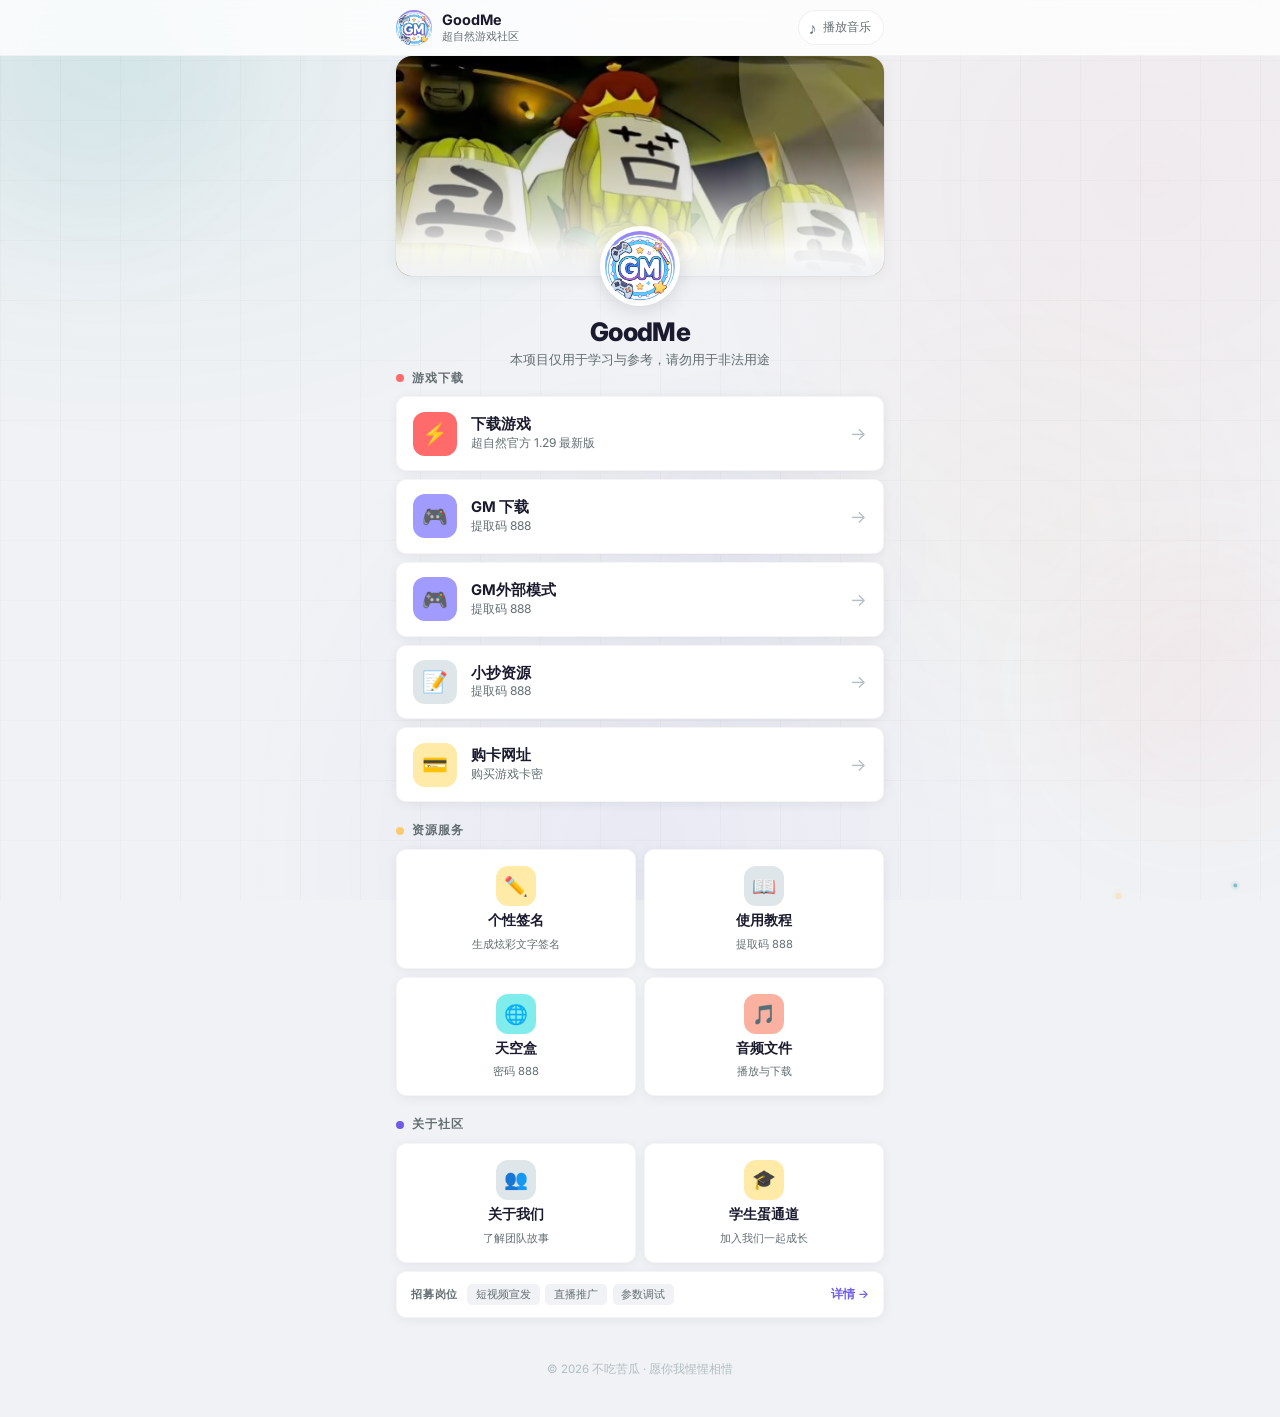
==== index.html @ 37d3eb72 "新增更多推荐、GM音频库、小抄资源链接" ====
<!DOCTYPE html>
<html lang="zh-CN">
<head>
  <meta charset="UTF-8" />
  <meta name="viewport" content="width=device-width, initial-scale=1.0"/>
  <title>GoodMe | 超自然社区</title>
  <link rel="preconnect" href="https://fonts.googleapis.com">
  <link rel="preconnect" href="https://fonts.gstatic.com" crossorigin>
  <link href="https://fonts.googleapis.com/css2?family=Inter:wght@400;500;600;700;800;900&display=swap" rel="stylesheet">
  <link rel="stylesheet" href="./css/style.css" />
  <link rel="icon" href="./assets/images/avatar.jpg" type="image/jpeg" />
</head>
<body>

  <div class="mouse-glow" id="mouseGlow"></div>
  <div class="bg-deco bg-deco-1"></div>
  <div class="bg-deco bg-deco-2"></div>
  <div class="bg-deco bg-deco-3"></div>
  <div class="bg-grid"></div>

  <audio id="bg-music" loop>
    <source src="./assets/music/bg.m4a" type="audio/mp4">
  </audio>

  <!-- ===== Top Bar ===== -->
  <div class="top-bar">
    <div class="top-bar-inner">
      <div class="top-brand">
        <div class="top-avatar" style="background-image:url(./assets/images/avatar.jpg)"></div>
        <div>
          <div class="top-name">GoodMe</div>
          <div class="top-tag">超自然游戏社区</div>
        </div>
      </div>
      <button class="music-pill" id="music-btn">
        <span class="music-pill-icon">♪</span>
        <span class="music-pill-text" id="music-label">播放音乐</span>
      </button>
    </div>
  </div>

  <!-- ===== Hero ===== -->
  <header class="hero" id="hero">
    <div class="hero-bg" id="hero-bg">
      <div class="hero-img" id="hero-img"></div>
      <div class="hero-img-overlay"></div>
      <div class="hero-img-gradient"></div>
    </div>
    <div class="hero-content">
      <div class="hero-avatar-wrap">
        <img src="./assets/images/avatar.jpg" alt="" class="hero-avatar" />
      </div>
      <h1 class="hero-title">GoodMe</h1>
      <p class="hero-desc">本项目仅用于学习与参考，请勿用于非法用途</p>
    </div>
  </header>

  <main class="content">

    <!-- ===== Downloads ===== -->
    <section class="block">
      <div class="block-label">
        <span class="block-dot" style="background:#ff6b6b"></span>
        游戏下载
      </div>
      <a href="https://op-file.preternatural.cc/pntlpro/apk/winsetup_official_win_901_1.29.3.1.exe" class="btn-download">
        <span class="btn-download-icon" style="background:#ff6b6b">⚡</span>
        <span class="btn-download-body">
          <span class="btn-download-title">下载游戏</span>
          <span class="btn-download-sub">超自然官方 1.29 最新版</span>
        </span>
        <span class="btn-download-arrow">→</span>
      </a>
      <a href="https://wwbeq.lanzoub.com/b019vpbl8d" class="btn-download">
        <span class="btn-download-icon" style="background:#a29bfe">🎮</span>
        <span class="btn-download-body">
          <span class="btn-download-title">GM 下载</span>
          <span class="btn-download-sub">提取码 888</span>
        </span>
        <span class="btn-download-arrow">→</span>
      </a>
      <a href="https://wwbeq.lanzoub.com/b019vzk7di" class="btn-download">
        <span class="btn-download-icon" style="background:#a29bfe">🎮</span>
        <span class="btn-download-body">
          <span class="btn-download-title">GM外部模式</span>
          <span class="btn-download-sub">提取码 888</span>
        </span>
        <span class="btn-download-arrow">→</span>
      </a>
      <a href="https://wwbeq.lanzoub.com/b019w0t9wj" class="btn-download">
        <span class="btn-download-icon" style="background:#dfe6e9;color:#636e72">📝</span>
        <span class="btn-download-body">
          <span class="btn-download-title">小抄资源</span>
          <span class="btn-download-sub">提取码 888</span>
        </span>
        <span class="btn-download-arrow">→</span>
      </a>
      <a href="https://yun.767fk.com/shop/goodme" class="btn-download" target="_blank" rel="noopener noreferrer">
        <span class="btn-download-icon" style="background:#ffeaa7;color:#d68910">💳</span>
        <span class="btn-download-body">
          <span class="btn-download-title">购卡网址</span>
          <span class="btn-download-sub">购买游戏卡密</span>
        </span>
        <span class="btn-download-arrow">→</span>
      </a>
    </section>

    <!-- ===== Services ===== -->
    <section class="block">
      <div class="block-label">
        <span class="block-dot" style="background:#fdcb6e"></span>
        资源服务
      </div>
      <div class="card-grid">
        <a href="./signature.html" class="card-sm" id="sig-btn">
          <span class="card-sm-icon" style="background:#ffeaa7;color:#d68910">✏️</span>
          <span class="card-sm-title">个性签名</span>
          <span class="card-sm-sub">生成炫彩文字签名</span>
        </a>
        <a href="https://wwbeq.lanzoub.com/b019vrc8uf" class="card-sm" id="usage-btn">
          <span class="card-sm-icon" style="background:#dfe6e9;color:#636e72">📖</span>
          <span class="card-sm-title">使用教程</span>
          <span class="card-sm-sub">提取码 888</span>
        </a>
        <a href="https://wwbeq.lanzoub.com/b019w0t9uh" class="card-sm" target="_blank" rel="noopener noreferrer">
          <span class="card-sm-icon" style="background:#81ecec;color:#00b894">🌐</span>
          <span class="card-sm-title">天空盒</span>
          <span class="card-sm-sub">密码 888</span>
        </a>
        <a href="./audio.html" class="card-sm">
          <span class="card-sm-icon" style="background:#fab1a0;color:#d63031">🎵</span>
          <span class="card-sm-title">音频文件</span>
          <span class="card-sm-sub">播放与下载</span>
        </a>
      </div>
    </section>

    <!-- ===== Community ===== -->
    <section class="block">
      <div class="block-label">
        <span class="block-dot" style="background:#6c5ce7"></span>
        关于社区
      </div>
      <div class="card-grid">
        <button class="card-sm" id="about-btn">
          <span class="card-sm-icon" style="background:#dfe6e9;color:#6c5ce7">👥</span>
          <span class="card-sm-title">关于我们</span>
          <span class="card-sm-sub">了解团队故事</span>
        </button>
        <button class="card-sm" id="join-btn">
          <span class="card-sm-icon" style="background:#ffeaa7;color:#d68910">🎓</span>
          <span class="card-sm-title">学生蛋通道</span>
          <span class="card-sm-sub">加入我们一起成长</span>
        </button>
      </div>

      <!-- Recruit inline -->
      <div class="recruit-bar">
        <span class="recruit-bar-label">招募岗位</span>
        <div class="recruit-bar-items">
          <span class="recruit-bar-pill">短视频宣发</span>
          <span class="recruit-bar-pill">直播推广</span>
          <span class="recruit-bar-pill">参数调试</span>
        </div>
        <span class="recruit-bar-more" id="recruit-more-btn">详情 →</span>
      </div>
    </section>

    <!-- ===== Footer ===== -->
    <footer>
      <p>© 2026 不吃苦瓜 · 愿你我惺惺相惜</p>
    </footer>

  </main>

  <!-- ===== Modals ===== -->
  <div class="modal" id="about-modal">
    <div class="modal-overlay"></div>
    <div class="modal-box">
      <div class="modal-box-head">
        <h3>👥 关于我们</h3>
        <button class="modal-box-x" data-close="about-modal">&times;</button>
      </div>
      <div class="modal-box-body">
        <p>我们是一群热爱技术的开发者，致力于为用户提供优质的学习资源和工具。本项目仅供学习与参考，请勿用于非法用途。</p>
      </div>
    </div>
  </div>

  <div class="modal" id="sponsor-modal">
    <div class="modal-overlay"></div>
    <div class="modal-box">
      <div class="modal-box-head">
        <h3>🎓 学生蛋通道</h3>
        <button class="modal-box-x" data-close="sponsor-modal">&times;</button>
      </div>
      <div class="modal-box-body">
        <p>如果你是学生党或暂时资金紧张，欢迎查看我们的招募要求！只要符合条件，通过付出劳动即可换取卡密作为回报。</p>
        <div class="modal-recruit">
          <h4>招募岗位</h4>
          <ul>
            <li>短视频宣发组 — 制作并推广游戏短视频内容</li>
            <li>直播宣发组 — 负责游戏直播推广与观众互动</li>
            <li>参数调试组 — 参与游戏参数测试与优化工作</li>
          </ul>
        </div>
        <div class="modal-contact">
          <p>对以上岗位感兴趣？欢迎加入我们的QQ群：</p>
          <a href="https://qm.qq.com/q/dhgh88RGRG" target="_blank" rel="noopener noreferrer" class="qq-link"><strong>点击加入群聊【GM宣传组】</strong></a>
        </div>
      </div>
    </div>
  </div>

  <script src="./js/script.js"></script>
</body>
</html>
---- css/style.css ----
:root {
  --bg: #f0f2f5;
  --surface: #ffffff;
  --text: #1a1a2e;
  --text-dim: #636e72;
  --text-muted: #b2bec3;
  --shadow: 0 2px 12px rgba(0,0,0,0.06);
  --shadow-hover: 0 6px 24px rgba(0,0,0,0.1);
  --radius: 14px;
  --radius-sm: 10px;
  --font: 'Inter', -apple-system, BlinkMacSystemFont, sans-serif;
  --ease: 0.3s cubic-bezier(0.4, 0, 0.2, 1);
}

*, *::before, *::after { margin: 0; padding: 0; box-sizing: border-box; }

body {
  font-family: var(--font);
  background: var(--bg);
  color: var(--text);
  min-height: 100vh;
  -webkit-font-smoothing: antialiased;
  padding-bottom: 2rem;
  position: relative;
}

/* ===== Ambient Background Decorations ===== */
body::before {
  content: '';
  position: fixed;
  inset: 0;
  background:
    radial-gradient(ellipse 600px 400px at 10% 5%, rgba(15, 139, 141, 0.06), transparent),
    radial-gradient(ellipse 500px 500px at 90% 20%, rgba(255, 107, 107, 0.05), transparent),
    radial-gradient(ellipse 400px 500px at 50% 95%, rgba(108, 92, 231, 0.05), transparent),
    radial-gradient(ellipse 300px 300px at 80% 60%, rgba(253, 203, 110, 0.04), transparent);
  pointer-events: none;
  z-index: 0;
}

.bg-deco {
  position: fixed;
  border-radius: 50%;
  filter: blur(60px);
  pointer-events: none;
  z-index: 0;
}

.bg-deco-1 {
  width: 300px; height: 300px;
  background: rgba(15, 139, 141, 0.06);
  top: -80px; left: -60px;
  animation: bgFloat 25s ease-in-out infinite;
}

.bg-deco-2 {
  width: 250px; height: 250px;
  background: rgba(255, 107, 107, 0.05);
  bottom: 10%; right: -40px;
  animation: bgFloat 20s ease-in-out infinite reverse;
}

.bg-deco-3 {
  width: 200px; height: 200px;
  background: rgba(108, 92, 231, 0.04);
  top: 50%; left: 50%;
  animation: bgFloat 22s ease-in-out infinite 5s;
}

@keyframes bgFloat {
  0%, 100% { transform: translate(0, 0) scale(1); }
  33% { transform: translate(30px, -20px) scale(1.05); }
  66% { transform: translate(-20px, 25px) scale(0.95); }
}

/* ===== Subtle Grid Pattern ===== */
.bg-grid {
  position: fixed;
  inset: 0;
  background-image:
    linear-gradient(rgba(0,0,0,0.02) 1px, transparent 1px),
    linear-gradient(90deg, rgba(0,0,0,0.02) 1px, transparent 1px);
  background-size: 60px 60px;
  pointer-events: none;
  z-index: 0;
}

/* ===== Top Bar ===== */
.top-bar {
  position: sticky;
  top: 0;
  z-index: 100;
  background: rgba(255,255,255,0.8);
  backdrop-filter: blur(16px);
  -webkit-backdrop-filter: blur(16px);
  border-bottom: 1px solid rgba(0,0,0,0.04);
}

.top-bar-inner {
  max-width: 520px;
  margin: 0 auto;
  padding: 0.6rem 1rem;
  display: flex;
  align-items: center;
  justify-content: space-between;
}

.top-brand {
  display: flex;
  align-items: center;
  gap: 0.6rem;
}

.top-avatar {
  width: 36px;
  height: 36px;
  border-radius: 50%;
  background-size: cover;
  background-position: center;
}

.top-name {
  font-weight: 700;
  font-size: 0.9rem;
  line-height: 1.2;
}

.top-tag {
  font-size: 0.7rem;
  color: var(--text-dim);
}

.music-pill {
  display: flex;
  align-items: center;
  gap: 0.4rem;
  padding: 0.4rem 0.75rem 0.4rem 0.6rem;
  border-radius: 20px;
  border: 1px solid rgba(0,0,0,0.06);
  background: rgba(255,255,255,0.9);
  cursor: pointer;
  font-family: var(--font);
  font-size: 0.78rem;
  color: var(--text-dim);
  transition: var(--ease);
}

.music-pill:hover {
  border-color: rgba(255,107,107,0.3);
  background: rgba(255,107,107,0.04);
}

.music-pill.playing {
  border-color: rgba(255,107,107,0.3);
  color: #ff6b6b;
}

.music-pill-icon {
  font-size: 1rem;
  transition: transform 0.4s ease;
}

.music-pill.playing .music-pill-icon {
  animation: musicBounce 0.8s ease-in-out infinite;
}

@keyframes musicBounce {
  0%, 100% { transform: scale(1); }
  50% { transform: scale(1.25); }
}

/* ===== Hero ===== */
.hero {
  max-width: 520px;
  margin: 0 auto;
  padding: 0 1rem;
  position: relative;
}

.hero-bg {
  position: relative;
  height: 220px;
  border-radius: 16px;
  overflow: hidden;
  box-shadow: 0 2px 16px rgba(0,0,0,0.05), 0 0 0 1px rgba(0,0,0,0.03);
}

.hero-img {
  width: 100%;
  height: 100%;
  background-size: cover;
  background-position: center;
  background-color: #e0e0e0;
  transition: background-image 0.6s ease;
}

.hero-img.loaded {
  animation: heroImgFade 0.6s ease;
}

@keyframes heroImgFade {
  from { opacity: 0; transform: scale(1.05); }
  to { opacity: 1; transform: scale(1); }
}

.hero-img-overlay {
  position: absolute;
  inset: 0;
  background: rgba(0,0,0,0.15);
}

.hero-img-gradient {
  position: absolute;
  inset: 0;
  background: linear-gradient(180deg,
    transparent 40%,
    rgba(255,255,255,0.92) 88%,
    #f0f2f5 100%
  );
}

.hero-content {
  text-align: center;
  margin-top: -50px;
  position: relative;
  z-index: 1;
  padding: 0 1rem;
}

.hero-avatar-wrap {
  width: 80px;
  height: 80px;
  margin: 0 auto 0.6rem;
  border-radius: 50%;
  padding: 3px;
  background: white;
  box-shadow: 0 4px 20px rgba(0,0,0,0.12);
}

.hero-avatar {
  width: 100%;
  height: 100%;
  border-radius: 50%;
  object-fit: cover;
  border: 2px solid white;
}

.hero-title {
  font-size: 1.6rem;
  font-weight: 800;
  letter-spacing: -0.02em;
}

.hero-desc {
  font-size: 0.82rem;
  color: var(--text-dim);
  margin-top: 0.2rem;
  max-width: 300px;
  margin-left: auto;
  margin-right: auto;
  line-height: 1.5;
}

/* ===== Content Blocks ===== */
.content {
  max-width: 520px;
  margin: 0 auto;
  padding: 0 1rem;
  position: relative;
  z-index: 1;
}

.block {
  margin-bottom: 1.25rem;
}

.block-label {
  display: flex;
  align-items: center;
  gap: 0.5rem;
  font-size: 0.75rem;
  font-weight: 700;
  text-transform: uppercase;
  letter-spacing: 0.08em;
  color: var(--text-dim);
  margin-bottom: 0.6rem;
}

.block-dot {
  width: 8px;
  height: 8px;
  border-radius: 50%;
  flex-shrink: 0;
}

/* ===== Download Buttons ===== */
.btn-download {
  display: flex;
  align-items: center;
  gap: 0.85rem;
  padding: 0.9rem 1rem;
  background: var(--surface);
  border: 1px solid rgba(0,0,0,0.04);
  border-radius: var(--radius-sm);
  text-decoration: none;
  color: var(--text);
  transition: var(--ease);
  box-shadow: var(--shadow);
  cursor: pointer;
}

.btn-download + .btn-download {
  margin-top: 0.5rem;
}

.btn-download:hover {
  box-shadow: var(--shadow-hover);
  transform: translateY(-2px);
  border-color: rgba(0,0,0,0.08);
}

.btn-download-icon {
  width: 44px;
  height: 44px;
  border-radius: 12px;
  display: flex;
  align-items: center;
  justify-content: center;
  font-size: 1.3rem;
  flex-shrink: 0;
  color: white;
}

.btn-download-body {
  flex: 1;
  min-width: 0;
}

.btn-download-title {
  display: block;
  font-weight: 700;
  font-size: 0.92rem;
  line-height: 1.3;
}

.btn-download-sub {
  display: block;
  font-size: 0.75rem;
  color: var(--text-dim);
  margin-top: 0.05rem;
}

.btn-download-arrow {
  font-size: 1.1rem;
  color: var(--text-muted);
  transition: var(--ease);
}

.btn-download:hover .btn-download-arrow {
  color: #ff6b6b;
  transform: translateX(3px);
}

/* ===== Small Cards ===== */
.card-grid {
  display: grid;
  grid-template-columns: 1fr 1fr;
  gap: 0.5rem;
}

.card-sm {
  display: flex;
  flex-direction: column;
  align-items: center;
  text-align: center;
  padding: 1rem 0.5rem;
  background: var(--surface);
  border: 1px solid rgba(0,0,0,0.04);
  border-radius: var(--radius-sm);
  text-decoration: none;
  color: var(--text);
  transition: var(--ease);
  box-shadow: var(--shadow);
  cursor: pointer;
  gap: 0.4rem;
}

.card-sm:hover {
  box-shadow: var(--shadow-hover);
  transform: translateY(-2px);
  border-color: rgba(0,0,0,0.08);
}

.card-sm-icon {
  width: 40px;
  height: 40px;
  border-radius: 12px;
  display: flex;
  align-items: center;
  justify-content: center;
  font-size: 1.2rem;
}

.card-sm-title {
  font-weight: 600;
  font-size: 0.85rem;
}

.card-sm-sub {
  font-size: 0.7rem;
  color: var(--text-dim);
}

/* ===== Recruit Bar ===== */
.recruit-bar {
  margin-top: 0.5rem;
  padding: 0.75rem 0.9rem;
  background: var(--surface);
  border: 1px solid rgba(0,0,0,0.04);
  border-radius: var(--radius-sm);
  box-shadow: var(--shadow);
  display: flex;
  align-items: center;
  gap: 0.6rem;
  flex-wrap: wrap;
}

.recruit-bar-label {
  font-size: 0.7rem;
  font-weight: 600;
  color: var(--text-dim);
  text-transform: uppercase;
  letter-spacing: 0.05em;
}

.recruit-bar-items {
  display: flex;
  gap: 0.35rem;
  flex-wrap: wrap;
}

.recruit-bar-pill {
  display: inline-block;
  padding: 0.2rem 0.55rem;
  background: #f0f2f5;
  border-radius: 5px;
  font-size: 0.7rem;
  color: var(--text-dim);
  font-weight: 500;
}

.recruit-bar-more {
  font-size: 0.72rem;
  color: #6c5ce7;
  font-weight: 600;
  margin-left: auto;
  cursor: default;
}

/* ===== Footer ===== */
footer {
  text-align: center;
  padding: 1.5rem 0 0.5rem;
}

footer p {
  font-size: 0.72rem;
  color: var(--text-muted);
}

/* ===== Modals ===== */
.modal {
  display: none;
  position: fixed;
  inset: 0;
  z-index: 2000;
  align-items: flex-end;
  justify-content: center;
  padding: 1rem;
}

.modal.show {
  display: flex;
}

.modal-overlay {
  position: absolute;
  inset: 0;
  background: rgba(0,0,0,0.35);
  backdrop-filter: blur(4px);
  animation: modalOverlayIn 0.25s ease;
}

@keyframes modalOverlayIn {
  from { opacity: 0; }
  to { opacity: 1; }
}

.modal-box {
  position: relative;
  width: 100%;
  max-width: 400px;
  background: white;
  border-radius: 16px 16px 12px 12px;
  box-shadow: 0 10px 40px rgba(0,0,0,0.15);
  animation: modalSlideUp 0.35s cubic-bezier(0.4, 0, 0.2, 1);
}

@keyframes modalSlideUp {
  from { transform: translateY(40px); opacity: 0; }
  to { transform: translateY(0); opacity: 1; }
}

.modal-box-head {
  display: flex;
  justify-content: space-between;
  align-items: center;
  padding: 1rem 1.25rem;
  border-bottom: 1px solid rgba(0,0,0,0.04);
}

.modal-box-head h3 {
  font-size: 0.95rem;
  font-weight: 700;
}

.modal-box-x {
  background: none;
  border: none;
  font-size: 1.5rem;
  color: var(--text-muted);
  cursor: pointer;
  width: 28px;
  height: 28px;
  display: flex;
  align-items: center;
  justify-content: center;
  border-radius: 6px;
  transition: var(--ease);
}

.modal-box-x:hover {
  background: #f0f2f5;
  color: var(--text);
}

.modal-box-body {
  padding: 1.25rem;
}

.modal-box-body p {
  font-size: 0.85rem;
  color: var(--text-dim);
  line-height: 1.7;
}

.modal-recruit {
  margin-top: 1rem;
  padding: 0.85rem 1rem;
  background: #f8f9fa;
  border-radius: var(--radius-sm);
}

.modal-recruit h4 {
  font-size: 0.78rem;
  font-weight: 700;
  color: #6c5ce7;
  margin-bottom: 0.5rem;
}

.modal-recruit ul {
  list-style: none;
}

.modal-recruit li {
  font-size: 0.8rem;
  color: var(--text-dim);
  padding: 0.35rem 0;
  line-height: 1.5;
  border-bottom: 1px solid rgba(0,0,0,0.03);
}

.modal-recruit li:last-child { border-bottom: none; }

.modal-contact {
  margin-top: 1rem;
  padding: 0.7rem 1rem;
  background: rgba(255,107,107,0.04);
  border: 1px solid rgba(255,107,107,0.12);
  border-radius: var(--radius-sm);
  text-align: center;
}

.modal-contact p {
  font-size: 0.8rem;
  margin: 0;
}

.modal-contact strong {
  color: #ff6b6b;
  font-size: 0.9rem;
}

.qq-link {
  display: inline-block;
  margin-top: 0.3rem;
  color: #12B7F5;
  text-decoration: none;
  border-bottom: 1px dashed #12B7F5;
  padding-bottom: 1px;
  transition: var(--ease);
}

.qq-link:hover {
  color: #0d9cd8;
  border-bottom-style: solid;
}

/* ===== Floating Particles ===== */
canvas {
  position: fixed;
  inset: 0;
  pointer-events: none;
  z-index: -1;
}

/* ===== Mouse Glow ===== */
.mouse-glow {
  position: fixed;
  width: 100px;
  height: 100px;
  border-radius: 50%;
  pointer-events: none;
  z-index: 9998;
  transform: translate(-50%, -50%);
  opacity: 0;
  transition: opacity 0.3s;
  will-change: transform;
}

/* ===== Click Ripple ===== */
.ripple-ring {
  position: fixed;
  border-radius: 50%;
  pointer-events: none;
  z-index: 9997;
  animation: rippleRingAnim 0.8s ease-out forwards;
}

@keyframes rippleRingAnim {
  from {
    width: 0;
    height: 0;
    opacity: 0.7;
  }
  to {
    width: 180px;
    height: 180px;
    opacity: 0;
  }
}

@keyframes rippleDotAnim {
  from {
    width: 0;
    height: 0;
    opacity: 0.6;
  }
  to {
    width: 40px;
    height: 40px;
    opacity: 0;
  }
}

/* ===== Responsive ===== */
@media (max-width: 480px) {
  .top-bar-inner { padding: 0.5rem 0.85rem; }
  .hero-content { padding: 1rem 0 1rem; }
  .hero-avatar-wrap { width: 68px; height: 68px; }
  .hero-title { font-size: 1.35rem; }
  .content { padding: 0 0.85rem; }
  .btn-download { padding: 0.8rem 0.85rem; }
  .btn-download-icon { width: 40px; height: 40px; font-size: 1.1rem; }
  .card-sm { padding: 0.85rem 0.4rem; }
}
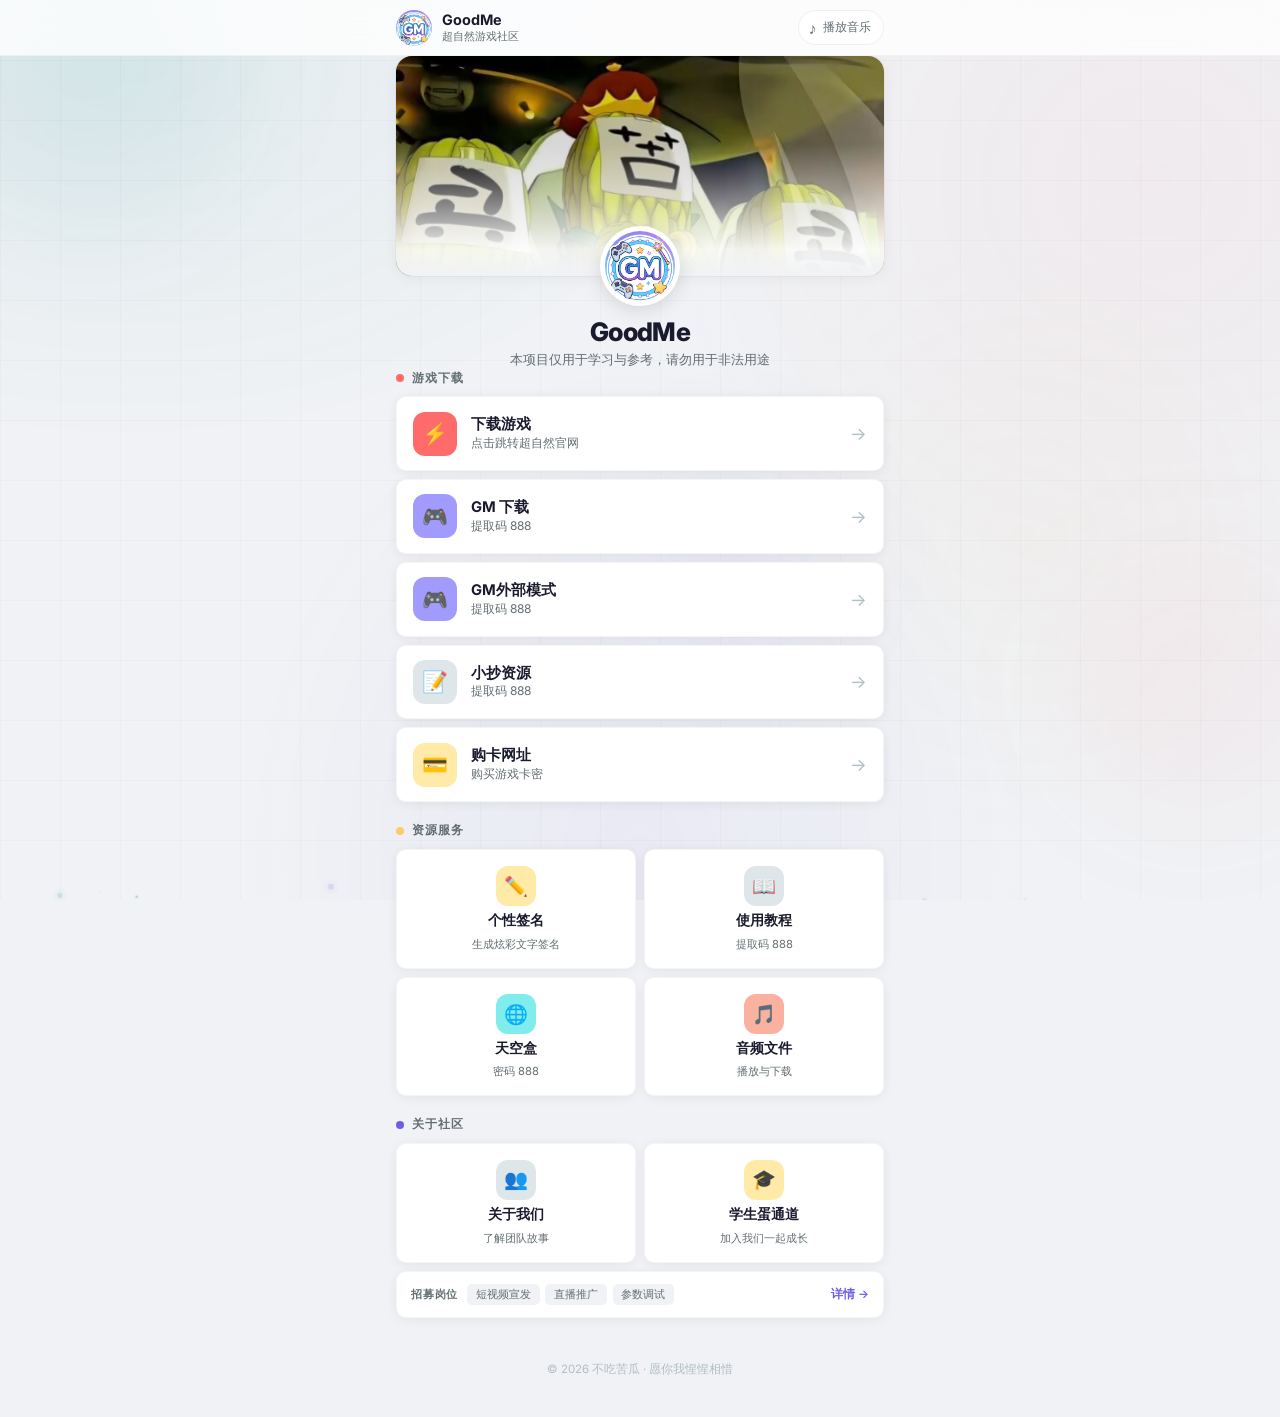
==== commit 22eaecc1: "将下载游戏提示改为跳转超自然官网" ====
--- a/index.html
+++ b/index.html
@@ -63,11 +63,11 @@
         <span class="block-dot" style="background:#ff6b6b"></span>
         游戏下载
       </div>
-      <a href="https://op-file.preternatural.cc/pntlpro/apk/winsetup_official_win_901_1.29.3.1.exe" class="btn-download">
+      <a href="https://www.chaoziran.com/" class="btn-download" target="_blank" rel="noopener noreferrer">
         <span class="btn-download-icon" style="background:#ff6b6b">⚡</span>
         <span class="btn-download-body">
           <span class="btn-download-title">下载游戏</span>
-          <span class="btn-download-sub">超自然官方 1.29 最新版</span>
+          <span class="btn-download-sub">点击跳转超自然官网</span>
         </span>
         <span class="btn-download-arrow">→</span>
       </a>
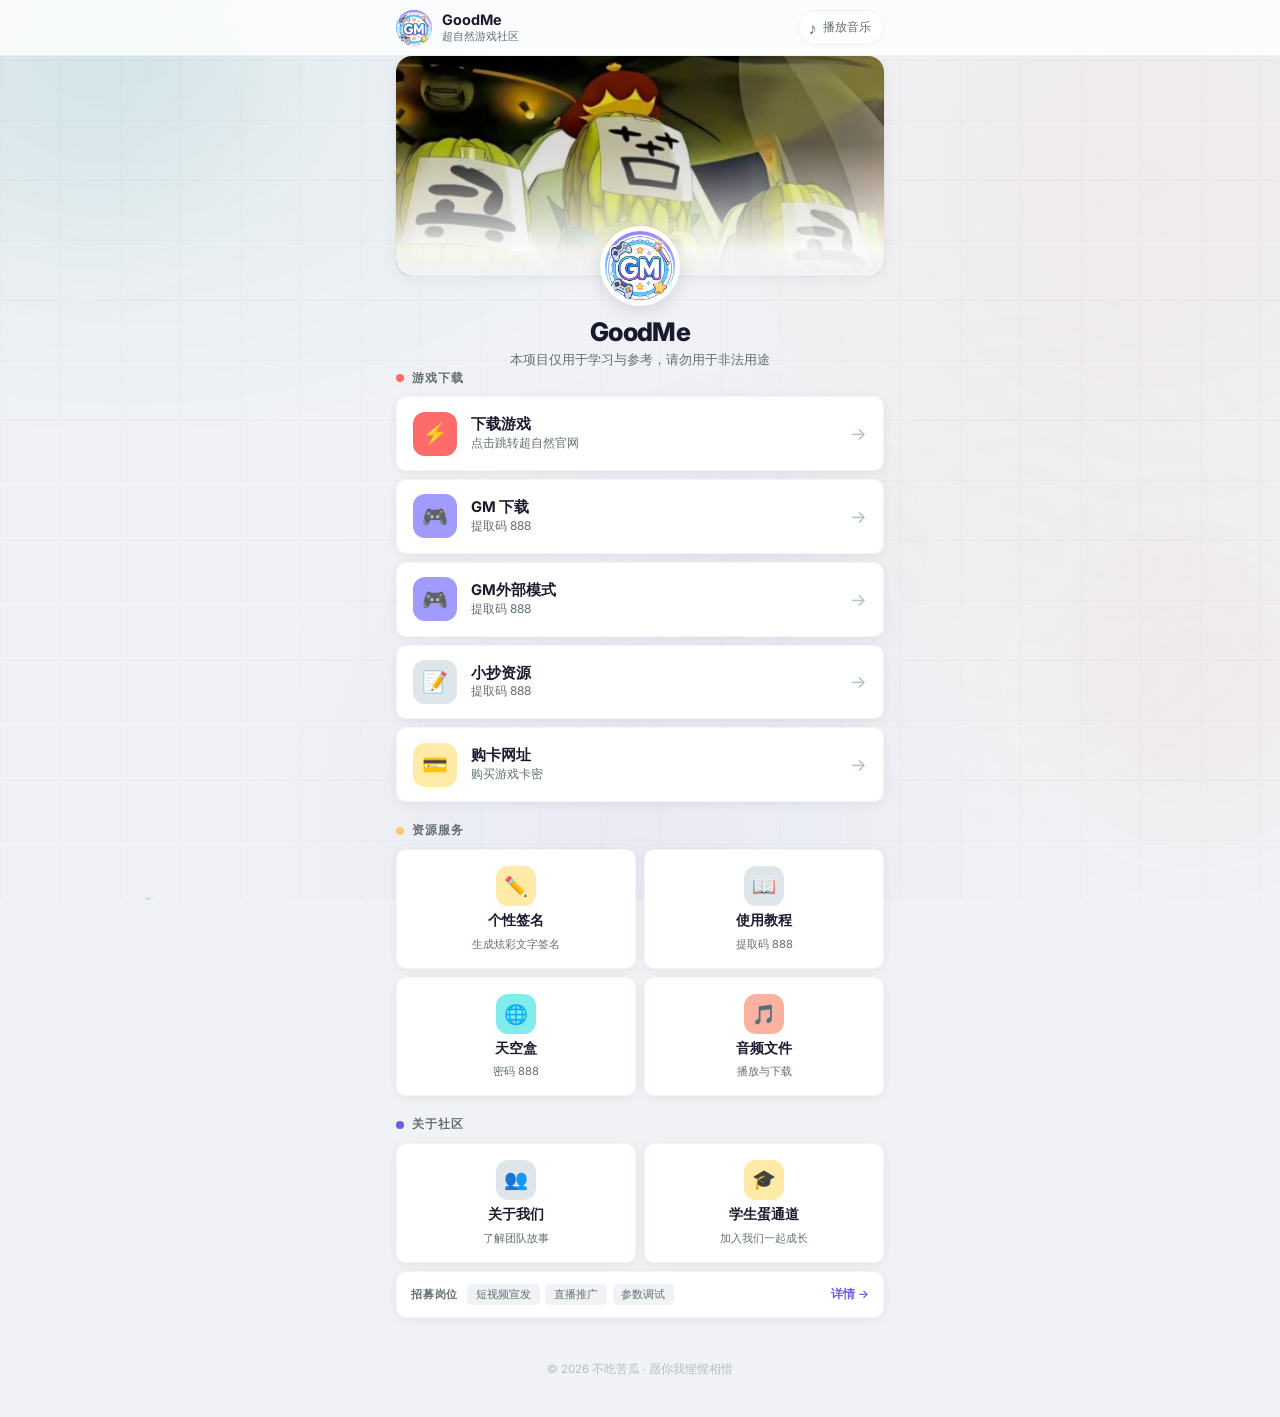
==== commit 3bd3a8e3: "新增离线模式远程开关接口与管理页 通过 Pages Function + KV 提供 /api/status，首页连点头像可进入管理页。  Co-authored-by: Cursor <cursor" ====
--- a/index.html
+++ b/index.html
@@ -26,7 +26,7 @@
   <div class="top-bar">
     <div class="top-bar-inner">
       <div class="top-brand">
-        <div class="top-avatar" style="background-image:url(./assets/images/avatar.jpg)"></div>
+        <div class="top-avatar" id="top-avatar" style="background-image:url(./assets/images/avatar.jpg)" role="button" aria-label="品牌头像"></div>
         <div>
           <div class="top-name">GoodMe</div>
           <div class="top-tag">超自然游戏社区</div>
@@ -212,6 +212,6 @@
     </div>
   </div>
 
-  <script src="./js/script.js"></script>
+  <script src="./js/script.js?v=20260810a"></script>
 </body>
 </html>
--- a/css/style.css
+++ b/css/style.css
@@ -105,18 +105,22 @@
   justify-content: space-between;
 }
 
-.top-brand {
-  display: flex;
-  align-items: center;
-  gap: 0.6rem;
-}
-
 .top-avatar {
   width: 36px;
   height: 36px;
   border-radius: 50%;
   background-size: cover;
   background-position: center;
+  cursor: pointer;
+  flex-shrink: 0;
+}
+
+.top-brand {
+  display: flex;
+  align-items: center;
+  gap: 0.6rem;
+  cursor: pointer;
+  user-select: none;
 }
 
 .top-name {
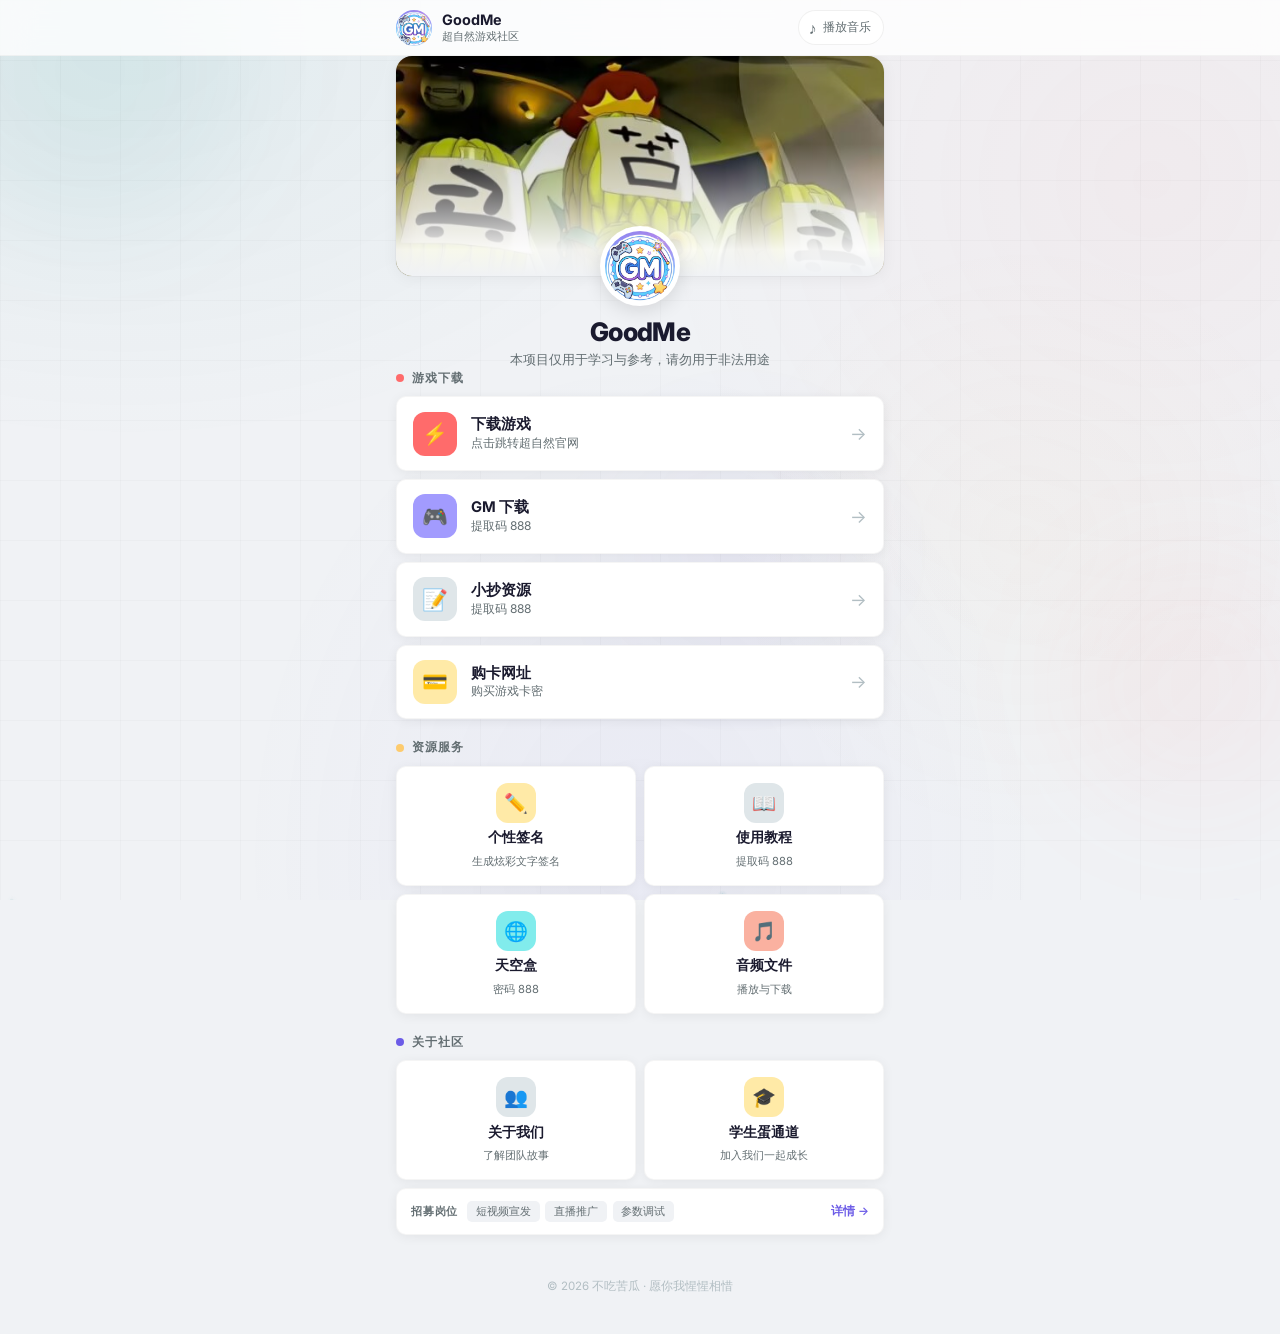
==== commit 3a66344a: "移除已停维护的 GM 外部模式下载入口。 Co-authored-by: Cursor <cursoragent@cursor.com>" ====
--- a/index.html
+++ b/index.html
@@ -79,14 +79,6 @@
         </span>
         <span class="btn-download-arrow">→</span>
       </a>
-      <a href="https://wwbeq.lanzoub.com/b019vzk7di" class="btn-download">
-        <span class="btn-download-icon" style="background:#a29bfe">🎮</span>
-        <span class="btn-download-body">
-          <span class="btn-download-title">GM外部模式</span>
-          <span class="btn-download-sub">提取码 888</span>
-        </span>
-        <span class="btn-download-arrow">→</span>
-      </a>
       <a href="https://wwbeq.lanzoub.com/b019w0t9wj" class="btn-download">
         <span class="btn-download-icon" style="background:#dfe6e9;color:#636e72">📝</span>
         <span class="btn-download-body">
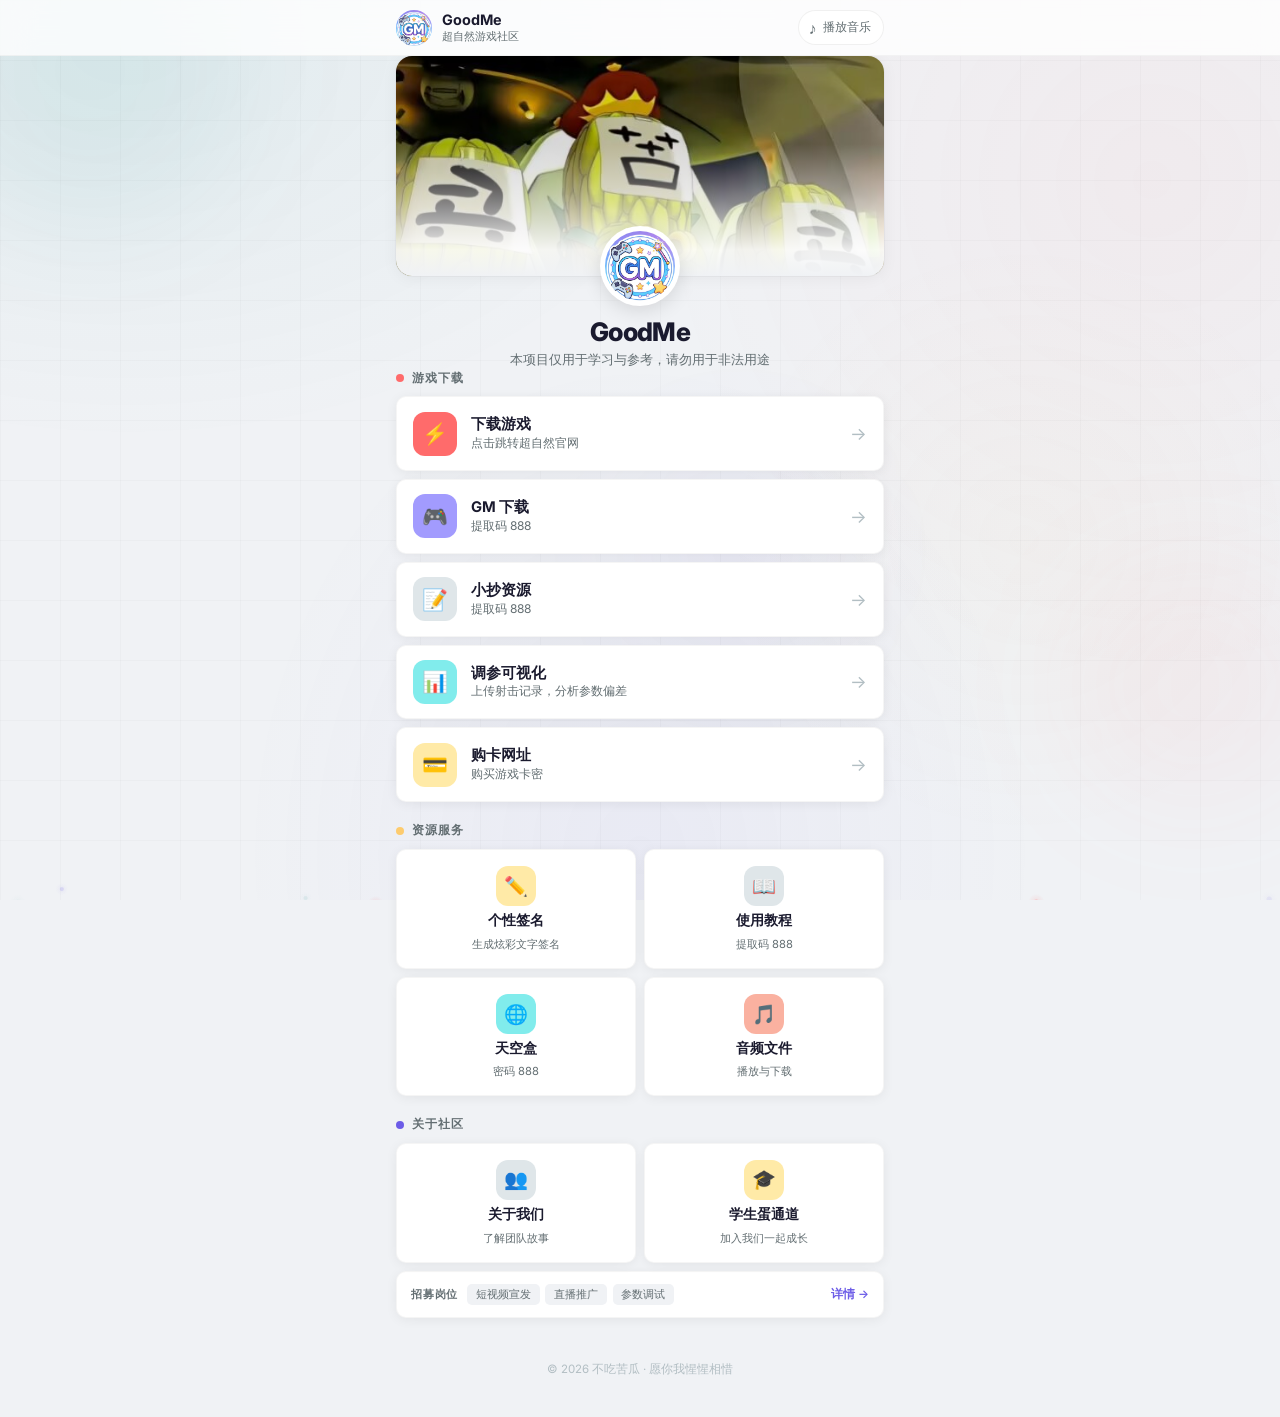
==== commit a0a472e0: "新增射击记录调参可视化页面，支持上传 CSV 分析命中与偏差。 Co-authored-by: Cursor <cursoragent@cursor.com>" ====
--- a/index.html
+++ b/index.html
@@ -87,6 +87,14 @@
         </span>
         <span class="btn-download-arrow">→</span>
       </a>
+      <a href="./tuning.html" class="btn-download">
+        <span class="btn-download-icon" style="background:#81ecec;color:#00b894">📊</span>
+        <span class="btn-download-body">
+          <span class="btn-download-title">调参可视化</span>
+          <span class="btn-download-sub">上传射击记录，分析参数偏差</span>
+        </span>
+        <span class="btn-download-arrow">→</span>
+      </a>
       <a href="https://yun.767fk.com/shop/goodme" class="btn-download" target="_blank" rel="noopener noreferrer">
         <span class="btn-download-icon" style="background:#ffeaa7;color:#d68910">💳</span>
         <span class="btn-download-body">
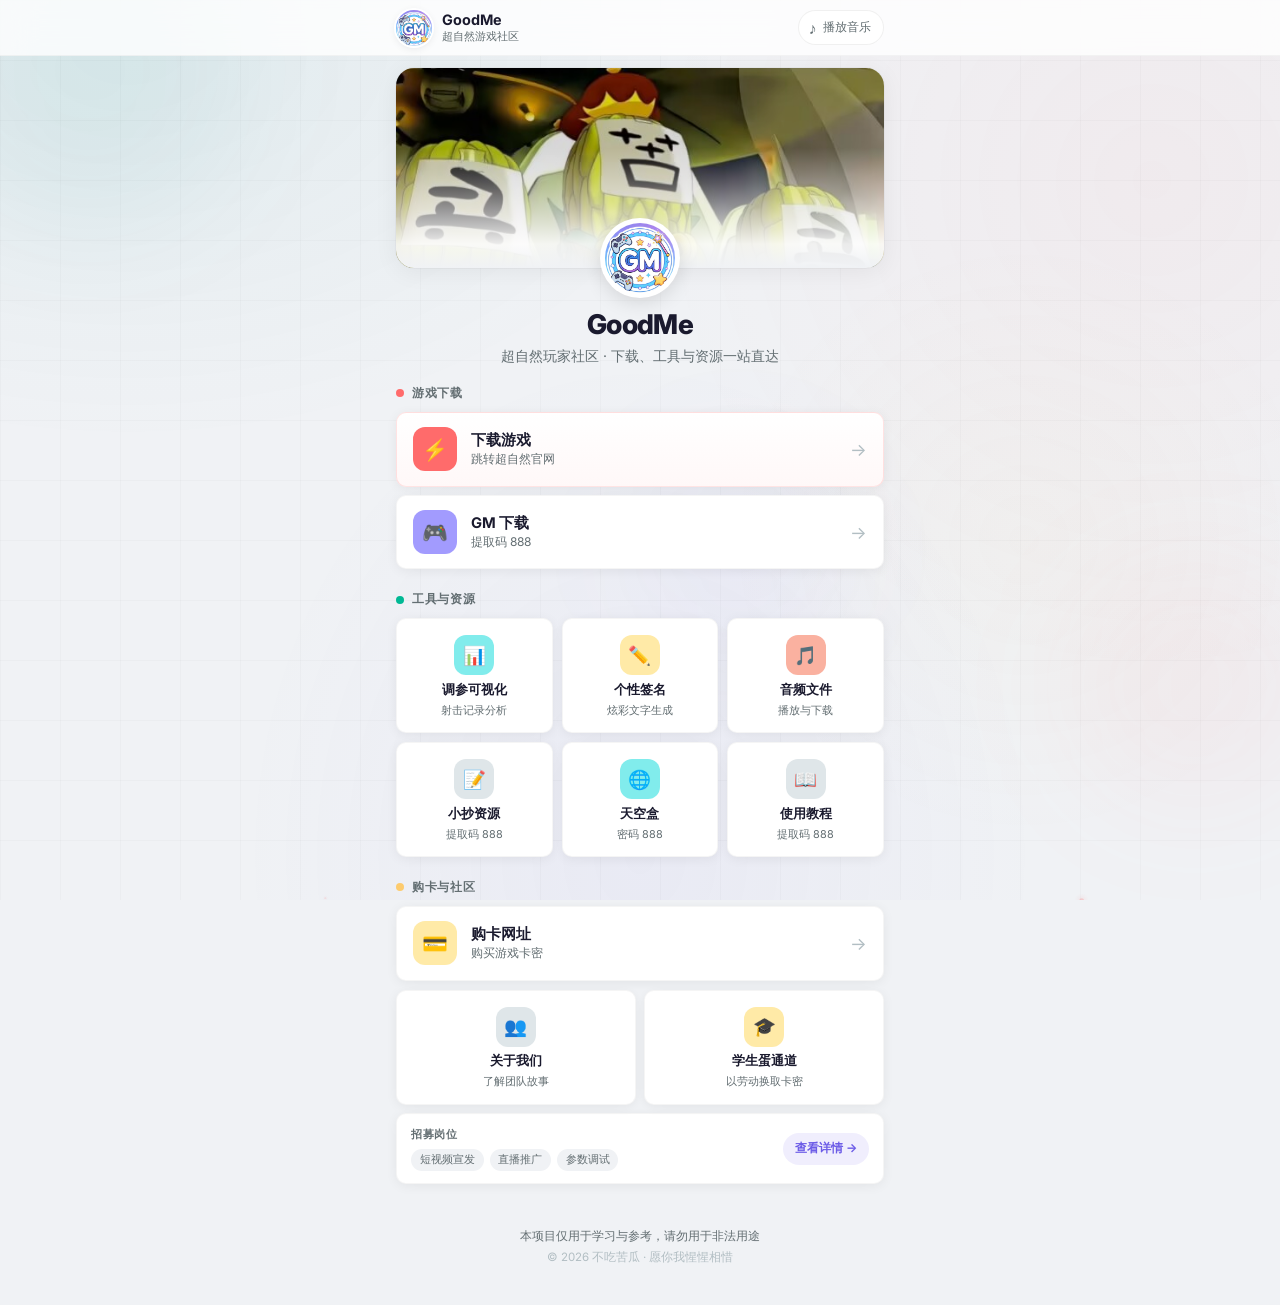
==== commit e8af3b36: "优化主页分区布局，并统一签名与音频页视觉风格。 Co-authored-by: Cursor <cursoragent@cursor.com>" ====
--- a/index.html
+++ b/index.html
@@ -32,7 +32,7 @@
           <div class="top-tag">超自然游戏社区</div>
         </div>
       </div>
-      <button class="music-pill" id="music-btn">
+      <button class="music-pill" id="music-btn" type="button">
         <span class="music-pill-icon">♪</span>
         <span class="music-pill-text" id="music-label">播放音乐</span>
       </button>
@@ -51,7 +51,7 @@
         <img src="./assets/images/avatar.jpg" alt="" class="hero-avatar" />
       </div>
       <h1 class="hero-title">GoodMe</h1>
-      <p class="hero-desc">本项目仅用于学习与参考，请勿用于非法用途</p>
+      <p class="hero-desc">超自然玩家社区 · 下载、工具与资源一站直达</p>
     </div>
   </header>
 
@@ -63,63 +63,51 @@
         <span class="block-dot" style="background:#ff6b6b"></span>
         游戏下载
       </div>
-      <a href="https://www.chaoziran.com/" class="btn-download" target="_blank" rel="noopener noreferrer">
-        <span class="btn-download-icon" style="background:#ff6b6b">⚡</span>
-        <span class="btn-download-body">
-          <span class="btn-download-title">下载游戏</span>
-          <span class="btn-download-sub">点击跳转超自然官网</span>
-        </span>
-        <span class="btn-download-arrow">→</span>
-      </a>
-      <a href="https://wwbeq.lanzoub.com/b019vpbl8d" class="btn-download">
-        <span class="btn-download-icon" style="background:#a29bfe">🎮</span>
-        <span class="btn-download-body">
-          <span class="btn-download-title">GM 下载</span>
-          <span class="btn-download-sub">提取码 888</span>
-        </span>
-        <span class="btn-download-arrow">→</span>
-      </a>
-      <a href="https://wwbeq.lanzoub.com/b019w0t9wj" class="btn-download">
-        <span class="btn-download-icon" style="background:#dfe6e9;color:#636e72">📝</span>
-        <span class="btn-download-body">
-          <span class="btn-download-title">小抄资源</span>
-          <span class="btn-download-sub">提取码 888</span>
-        </span>
-        <span class="btn-download-arrow">→</span>
-      </a>
-      <a href="./tuning.html" class="btn-download">
-        <span class="btn-download-icon" style="background:#81ecec;color:#00b894">📊</span>
-        <span class="btn-download-body">
-          <span class="btn-download-title">调参可视化</span>
-          <span class="btn-download-sub">上传射击记录，分析参数偏差</span>
-        </span>
-        <span class="btn-download-arrow">→</span>
-      </a>
-      <a href="https://yun.767fk.com/shop/goodme" class="btn-download" target="_blank" rel="noopener noreferrer">
-        <span class="btn-download-icon" style="background:#ffeaa7;color:#d68910">💳</span>
-        <span class="btn-download-body">
-          <span class="btn-download-title">购卡网址</span>
-          <span class="btn-download-sub">购买游戏卡密</span>
-        </span>
-        <span class="btn-download-arrow">→</span>
-      </a>
+      <div class="link-stack">
+        <a href="https://www.chaoziran.com/" class="btn-download btn-download-primary" target="_blank" rel="noopener noreferrer">
+          <span class="btn-download-icon" style="background:#ff6b6b">⚡</span>
+          <span class="btn-download-body">
+            <span class="btn-download-title">下载游戏</span>
+            <span class="btn-download-sub">跳转超自然官网</span>
+          </span>
+          <span class="btn-download-arrow">→</span>
+        </a>
+        <a href="https://wwbeq.lanzoub.com/b019vpbl8d" class="btn-download" target="_blank" rel="noopener noreferrer">
+          <span class="btn-download-icon" style="background:#a29bfe">🎮</span>
+          <span class="btn-download-body">
+            <span class="btn-download-title">GM 下载</span>
+            <span class="btn-download-sub">提取码 888</span>
+          </span>
+          <span class="btn-download-arrow">→</span>
+        </a>
+      </div>
     </section>
 
-    <!-- ===== Services ===== -->
+    <!-- ===== Tools & Resources ===== -->
     <section class="block">
       <div class="block-label">
-        <span class="block-dot" style="background:#fdcb6e"></span>
-        资源服务
-      </div>
-      <div class="card-grid">
+        <span class="block-dot" style="background:#00b894"></span>
+        工具与资源
+      </div>
+      <div class="card-grid card-grid-3">
+        <a href="./tuning.html" class="card-sm">
+          <span class="card-sm-icon" style="background:#81ecec;color:#00b894">📊</span>
+          <span class="card-sm-title">调参可视化</span>
+          <span class="card-sm-sub">射击记录分析</span>
+        </a>
         <a href="./signature.html" class="card-sm" id="sig-btn">
           <span class="card-sm-icon" style="background:#ffeaa7;color:#d68910">✏️</span>
           <span class="card-sm-title">个性签名</span>
-          <span class="card-sm-sub">生成炫彩文字签名</span>
-        </a>
-        <a href="https://wwbeq.lanzoub.com/b019vrc8uf" class="card-sm" id="usage-btn">
-          <span class="card-sm-icon" style="background:#dfe6e9;color:#636e72">📖</span>
-          <span class="card-sm-title">使用教程</span>
+          <span class="card-sm-sub">炫彩文字生成</span>
+        </a>
+        <a href="./audio.html" class="card-sm">
+          <span class="card-sm-icon" style="background:#fab1a0;color:#d63031">🎵</span>
+          <span class="card-sm-title">音频文件</span>
+          <span class="card-sm-sub">播放与下载</span>
+        </a>
+        <a href="https://wwbeq.lanzoub.com/b019w0t9wj" class="card-sm" target="_blank" rel="noopener noreferrer">
+          <span class="card-sm-icon" style="background:#dfe6e9;color:#636e72">📝</span>
+          <span class="card-sm-title">小抄资源</span>
           <span class="card-sm-sub">提取码 888</span>
         </a>
         <a href="https://wwbeq.lanzoub.com/b019w0t9uh" class="card-sm" target="_blank" rel="noopener noreferrer">
@@ -127,47 +115,59 @@
           <span class="card-sm-title">天空盒</span>
           <span class="card-sm-sub">密码 888</span>
         </a>
-        <a href="./audio.html" class="card-sm">
-          <span class="card-sm-icon" style="background:#fab1a0;color:#d63031">🎵</span>
-          <span class="card-sm-title">音频文件</span>
-          <span class="card-sm-sub">播放与下载</span>
+        <a href="https://wwbeq.lanzoub.com/b019vrc8uf" class="card-sm" id="usage-btn" target="_blank" rel="noopener noreferrer">
+          <span class="card-sm-icon" style="background:#dfe6e9;color:#636e72">📖</span>
+          <span class="card-sm-title">使用教程</span>
+          <span class="card-sm-sub">提取码 888</span>
         </a>
       </div>
     </section>
 
-    <!-- ===== Community ===== -->
+    <!-- ===== Shop & Community ===== -->
     <section class="block">
       <div class="block-label">
-        <span class="block-dot" style="background:#6c5ce7"></span>
-        关于社区
-      </div>
-      <div class="card-grid">
-        <button class="card-sm" id="about-btn">
+        <span class="block-dot" style="background:#fdcb6e"></span>
+        购卡与社区
+      </div>
+      <div class="link-stack">
+        <a href="https://yun.767fk.com/shop/goodme" class="btn-download" target="_blank" rel="noopener noreferrer">
+          <span class="btn-download-icon" style="background:#ffeaa7;color:#d68910">💳</span>
+          <span class="btn-download-body">
+            <span class="btn-download-title">购卡网址</span>
+            <span class="btn-download-sub">购买游戏卡密</span>
+          </span>
+          <span class="btn-download-arrow">→</span>
+        </a>
+      </div>
+      <div class="card-grid" style="margin-top:0.55rem">
+        <button class="card-sm" id="about-btn" type="button">
           <span class="card-sm-icon" style="background:#dfe6e9;color:#6c5ce7">👥</span>
           <span class="card-sm-title">关于我们</span>
           <span class="card-sm-sub">了解团队故事</span>
         </button>
-        <button class="card-sm" id="join-btn">
+        <button class="card-sm" id="join-btn" type="button">
           <span class="card-sm-icon" style="background:#ffeaa7;color:#d68910">🎓</span>
           <span class="card-sm-title">学生蛋通道</span>
-          <span class="card-sm-sub">加入我们一起成长</span>
+          <span class="card-sm-sub">以劳动换取卡密</span>
         </button>
       </div>
 
-      <!-- Recruit inline -->
       <div class="recruit-bar">
-        <span class="recruit-bar-label">招募岗位</span>
-        <div class="recruit-bar-items">
-          <span class="recruit-bar-pill">短视频宣发</span>
-          <span class="recruit-bar-pill">直播推广</span>
-          <span class="recruit-bar-pill">参数调试</span>
-        </div>
-        <span class="recruit-bar-more" id="recruit-more-btn">详情 →</span>
+        <div class="recruit-bar-main">
+          <span class="recruit-bar-label">招募岗位</span>
+          <div class="recruit-bar-items">
+            <span class="recruit-bar-pill">短视频宣发</span>
+            <span class="recruit-bar-pill">直播推广</span>
+            <span class="recruit-bar-pill">参数调试</span>
+          </div>
+        </div>
+        <button class="recruit-bar-more" id="recruit-more-btn" type="button">查看详情 →</button>
       </div>
     </section>
 
     <!-- ===== Footer ===== -->
     <footer>
+      <p class="footer-disclaimer">本项目仅用于学习与参考，请勿用于非法用途</p>
       <p>© 2026 不吃苦瓜 · 愿你我惺惺相惜</p>
     </footer>
 
@@ -179,10 +179,11 @@
     <div class="modal-box">
       <div class="modal-box-head">
         <h3>👥 关于我们</h3>
-        <button class="modal-box-x" data-close="about-modal">&times;</button>
+        <button class="modal-box-x" data-close="about-modal" type="button">&times;</button>
       </div>
       <div class="modal-box-body">
-        <p>我们是一群热爱技术的开发者，致力于为用户提供优质的学习资源和工具。本项目仅供学习与参考，请勿用于非法用途。</p>
+        <p>我们是一群热爱技术的开发者，致力于为玩家提供下载入口、实用工具与学习资源。欢迎加入 GoodMe 一起交流成长。</p>
+        <p class="modal-note">本项目仅供学习与参考，请勿用于非法用途。</p>
       </div>
     </div>
   </div>
@@ -192,7 +193,7 @@
     <div class="modal-box">
       <div class="modal-box-head">
         <h3>🎓 学生蛋通道</h3>
-        <button class="modal-box-x" data-close="sponsor-modal">&times;</button>
+        <button class="modal-box-x" data-close="sponsor-modal" type="button">&times;</button>
       </div>
       <div class="modal-box-body">
         <p>如果你是学生党或暂时资金紧张，欢迎查看我们的招募要求！只要符合条件，通过付出劳动即可换取卡密作为回报。</p>
@@ -212,6 +213,6 @@
     </div>
   </div>
 
-  <script src="./js/script.js?v=20260810a"></script>
+  <script src="./js/script.js?v=20260814b"></script>
 </body>
 </html>
--- a/css/style.css
+++ b/css/style.css
@@ -113,6 +113,7 @@
   background-position: center;
   cursor: pointer;
   flex-shrink: 0;
+  box-shadow: 0 0 0 2px #fff, 0 2px 8px rgba(0,0,0,0.1);
 }
 
 .top-brand {
@@ -177,16 +178,16 @@
 .hero {
   max-width: 520px;
   margin: 0 auto;
-  padding: 0 1rem;
+  padding: 0.75rem 1rem 0;
   position: relative;
 }
 
 .hero-bg {
   position: relative;
-  height: 220px;
-  border-radius: 16px;
+  height: 200px;
+  border-radius: 18px;
   overflow: hidden;
-  box-shadow: 0 2px 16px rgba(0,0,0,0.05), 0 0 0 1px rgba(0,0,0,0.03);
+  box-shadow: 0 4px 24px rgba(0,0,0,0.06), 0 0 0 1px rgba(0,0,0,0.03);
 }
 
 .hero-img {
@@ -250,32 +251,32 @@
 }
 
 .hero-title {
-  font-size: 1.6rem;
+  font-size: 1.7rem;
   font-weight: 800;
   letter-spacing: -0.02em;
 }
 
 .hero-desc {
-  font-size: 0.82rem;
-  color: var(--text-dim);
-  margin-top: 0.2rem;
-  max-width: 300px;
+  font-size: 0.86rem;
+  color: var(--text-dim);
+  margin-top: 0.3rem;
+  max-width: 340px;
   margin-left: auto;
   margin-right: auto;
-  line-height: 1.5;
+  line-height: 1.55;
 }
 
 /* ===== Content Blocks ===== */
 .content {
   max-width: 520px;
   margin: 0 auto;
-  padding: 0 1rem;
+  padding: 1.1rem 1rem 0;
   position: relative;
   z-index: 1;
 }
 
 .block {
-  margin-bottom: 1.25rem;
+  margin-bottom: 1.35rem;
 }
 
 .block-label {
@@ -284,10 +285,9 @@
   gap: 0.5rem;
   font-size: 0.75rem;
   font-weight: 700;
-  text-transform: uppercase;
-  letter-spacing: 0.08em;
-  color: var(--text-dim);
-  margin-bottom: 0.6rem;
+  letter-spacing: 0.06em;
+  color: var(--text-dim);
+  margin-bottom: 0.65rem;
 }
 
 .block-dot {
@@ -298,6 +298,12 @@
 }
 
 /* ===== Download Buttons ===== */
+.link-stack {
+  display: flex;
+  flex-direction: column;
+  gap: 0.5rem;
+}
+
 .btn-download {
   display: flex;
   align-items: center;
@@ -313,14 +319,23 @@
   cursor: pointer;
 }
 
+.btn-download-primary {
+  background: linear-gradient(180deg, #fff 0%, #fff8f8 100%);
+  border-color: rgba(255, 107, 107, 0.18);
+}
+
 .btn-download + .btn-download {
-  margin-top: 0.5rem;
+  margin-top: 0;
 }
 
 .btn-download:hover {
   box-shadow: var(--shadow-hover);
   transform: translateY(-2px);
   border-color: rgba(0,0,0,0.08);
+}
+
+.btn-download-primary:hover {
+  border-color: rgba(255, 107, 107, 0.35);
 }
 
 .btn-download-icon {
@@ -369,7 +384,11 @@
 .card-grid {
   display: grid;
   grid-template-columns: 1fr 1fr;
-  gap: 0.5rem;
+  gap: 0.55rem;
+}
+
+.card-grid-3 {
+  grid-template-columns: repeat(3, 1fr);
 }
 
 .card-sm {
@@ -377,7 +396,7 @@
   flex-direction: column;
   align-items: center;
   text-align: center;
-  padding: 1rem 0.5rem;
+  padding: 1rem 0.45rem 0.95rem;
   background: var(--surface);
   border: 1px solid rgba(0,0,0,0.04);
   border-radius: var(--radius-sm);
@@ -386,7 +405,8 @@
   transition: var(--ease);
   box-shadow: var(--shadow);
   cursor: pointer;
-  gap: 0.4rem;
+  gap: 0.35rem;
+  font-family: inherit;
 }
 
 .card-sm:hover {
@@ -402,39 +422,48 @@
   display: flex;
   align-items: center;
   justify-content: center;
-  font-size: 1.2rem;
+  font-size: 1.15rem;
 }
 
 .card-sm-title {
-  font-weight: 600;
-  font-size: 0.85rem;
+  font-weight: 700;
+  font-size: 0.82rem;
+  line-height: 1.25;
 }
 
 .card-sm-sub {
-  font-size: 0.7rem;
-  color: var(--text-dim);
+  font-size: 0.68rem;
+  color: var(--text-dim);
+  line-height: 1.3;
 }
 
 /* ===== Recruit Bar ===== */
 .recruit-bar {
-  margin-top: 0.5rem;
-  padding: 0.75rem 0.9rem;
+  margin-top: 0.55rem;
+  padding: 0.8rem 0.9rem;
   background: var(--surface);
   border: 1px solid rgba(0,0,0,0.04);
   border-radius: var(--radius-sm);
   box-shadow: var(--shadow);
   display: flex;
   align-items: center;
-  gap: 0.6rem;
+  gap: 0.75rem;
   flex-wrap: wrap;
+}
+
+.recruit-bar-main {
+  flex: 1;
+  min-width: 0;
+  display: flex;
+  flex-direction: column;
+  gap: 0.4rem;
 }
 
 .recruit-bar-label {
   font-size: 0.7rem;
-  font-weight: 600;
-  color: var(--text-dim);
-  text-transform: uppercase;
-  letter-spacing: 0.05em;
+  font-weight: 700;
+  color: var(--text-dim);
+  letter-spacing: 0.04em;
 }
 
 .recruit-bar-items {
@@ -445,26 +474,44 @@
 
 .recruit-bar-pill {
   display: inline-block;
-  padding: 0.2rem 0.55rem;
+  padding: 0.22rem 0.55rem;
   background: #f0f2f5;
-  border-radius: 5px;
+  border-radius: 999px;
   font-size: 0.7rem;
   color: var(--text-dim);
   font-weight: 500;
 }
 
 .recruit-bar-more {
-  font-size: 0.72rem;
+  border: none;
+  background: rgba(108, 92, 231, 0.1);
   color: #6c5ce7;
-  font-weight: 600;
+  font-size: 0.75rem;
+  font-weight: 700;
+  font-family: inherit;
+  padding: 0.45rem 0.75rem;
+  border-radius: 999px;
+  cursor: pointer;
+  transition: var(--ease);
+  white-space: nowrap;
   margin-left: auto;
-  cursor: default;
+}
+
+.recruit-bar-more:hover {
+  background: rgba(108, 92, 231, 0.18);
 }
 
 /* ===== Footer ===== */
 footer {
   text-align: center;
-  padding: 1.5rem 0 0.5rem;
+  padding: 1.35rem 0 0.5rem;
+}
+
+.footer-disclaimer {
+  font-size: 0.72rem !important;
+  color: var(--text-dim) !important;
+  margin-bottom: 0.35rem;
+  line-height: 1.5;
 }
 
 footer p {
@@ -556,6 +603,15 @@
   font-size: 0.85rem;
   color: var(--text-dim);
   line-height: 1.7;
+}
+
+.modal-note {
+  margin-top: 0.85rem;
+  padding: 0.65rem 0.8rem;
+  background: #f8f9fa;
+  border-radius: 8px;
+  font-size: 0.78rem !important;
+  color: var(--text-muted) !important;
 }
 
 .modal-recruit {
@@ -680,11 +736,16 @@
 /* ===== Responsive ===== */
 @media (max-width: 480px) {
   .top-bar-inner { padding: 0.5rem 0.85rem; }
-  .hero-content { padding: 1rem 0 1rem; }
+  .hero { padding: 0.55rem 0.85rem 0; }
+  .hero-bg { height: 180px; }
+  .hero-content { padding: 0 0.25rem; }
   .hero-avatar-wrap { width: 68px; height: 68px; }
-  .hero-title { font-size: 1.35rem; }
-  .content { padding: 0 0.85rem; }
+  .hero-title { font-size: 1.4rem; }
+  .content { padding: 1rem 0.85rem 0; }
   .btn-download { padding: 0.8rem 0.85rem; }
   .btn-download-icon { width: 40px; height: 40px; font-size: 1.1rem; }
-  .card-sm { padding: 0.85rem 0.4rem; }
-}
+  .card-grid-3 { grid-template-columns: 1fr 1fr; }
+  .card-sm { padding: 0.85rem 0.35rem; }
+  .recruit-bar { align-items: flex-start; }
+  .recruit-bar-more { margin-left: 0; width: 100%; text-align: center; }
+}
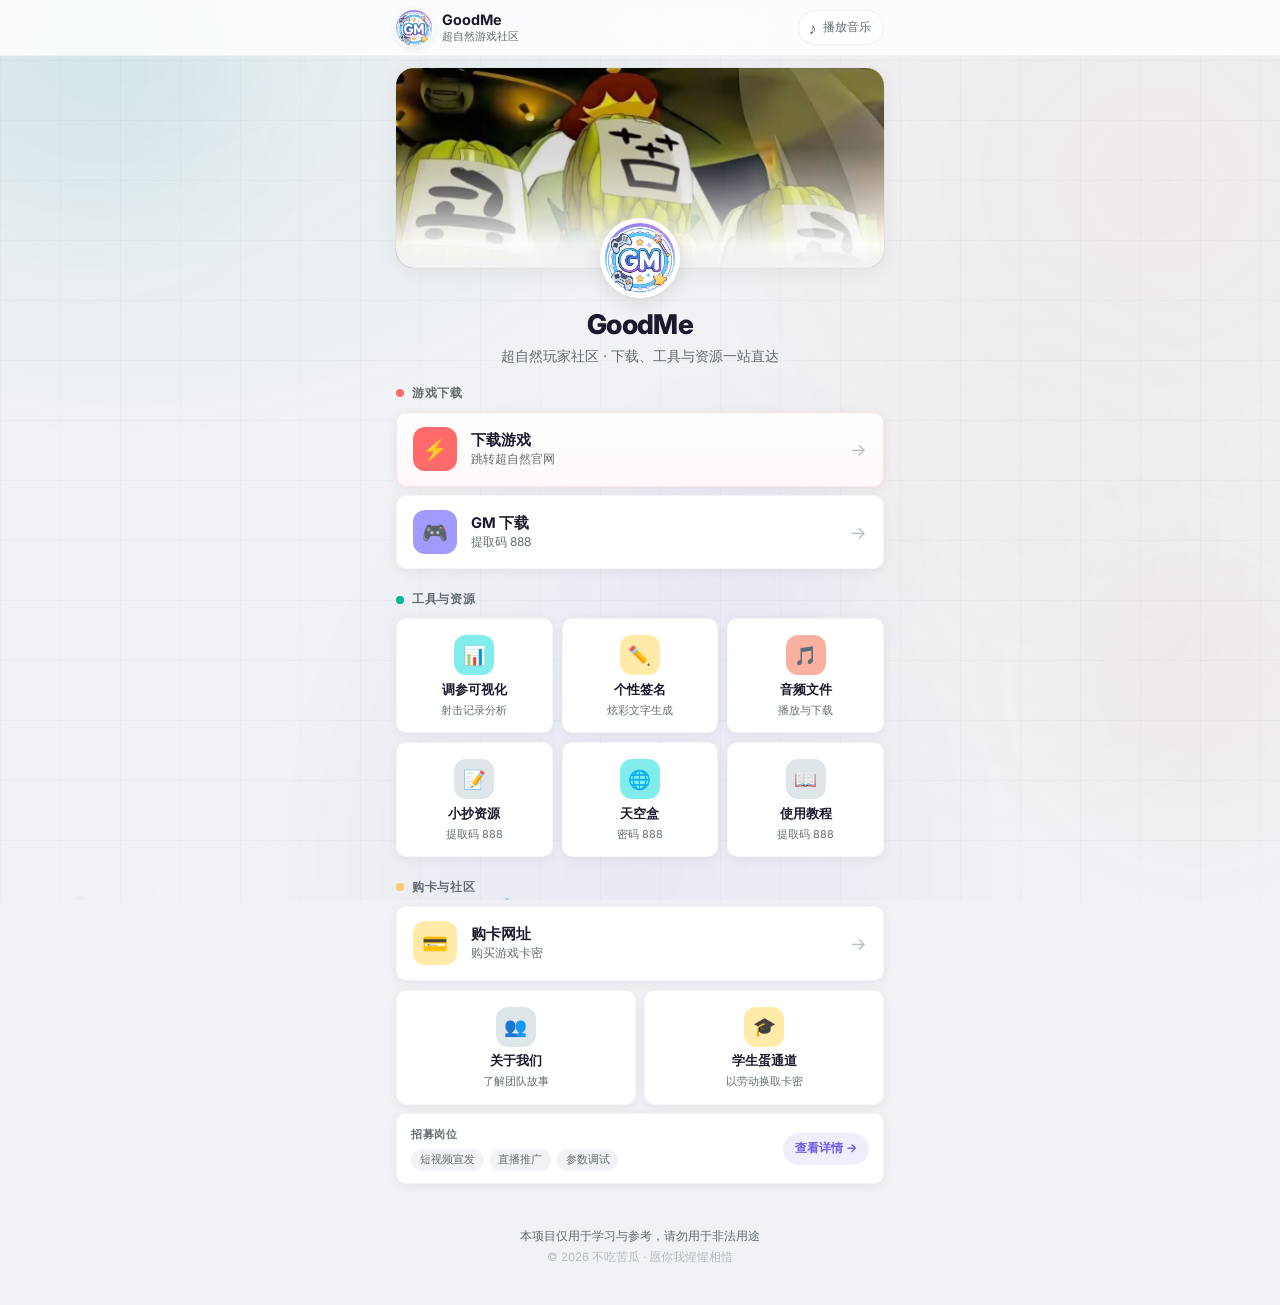
==== commit 8b7cf1b5: "更新购卡网址为 jyy.xslnb.com/shop/goodme" ====
--- a/index.html
+++ b/index.html
@@ -130,7 +130,7 @@
         购卡与社区
       </div>
       <div class="link-stack">
-        <a href="https://yun.767fk.com/shop/goodme" class="btn-download" target="_blank" rel="noopener noreferrer">
+        <a href="https://jyy.xslnb.com/shop/goodme" class="btn-download" target="_blank" rel="noopener noreferrer">
           <span class="btn-download-icon" style="background:#ffeaa7;color:#d68910">💳</span>
           <span class="btn-download-body">
             <span class="btn-download-title">购卡网址</span>
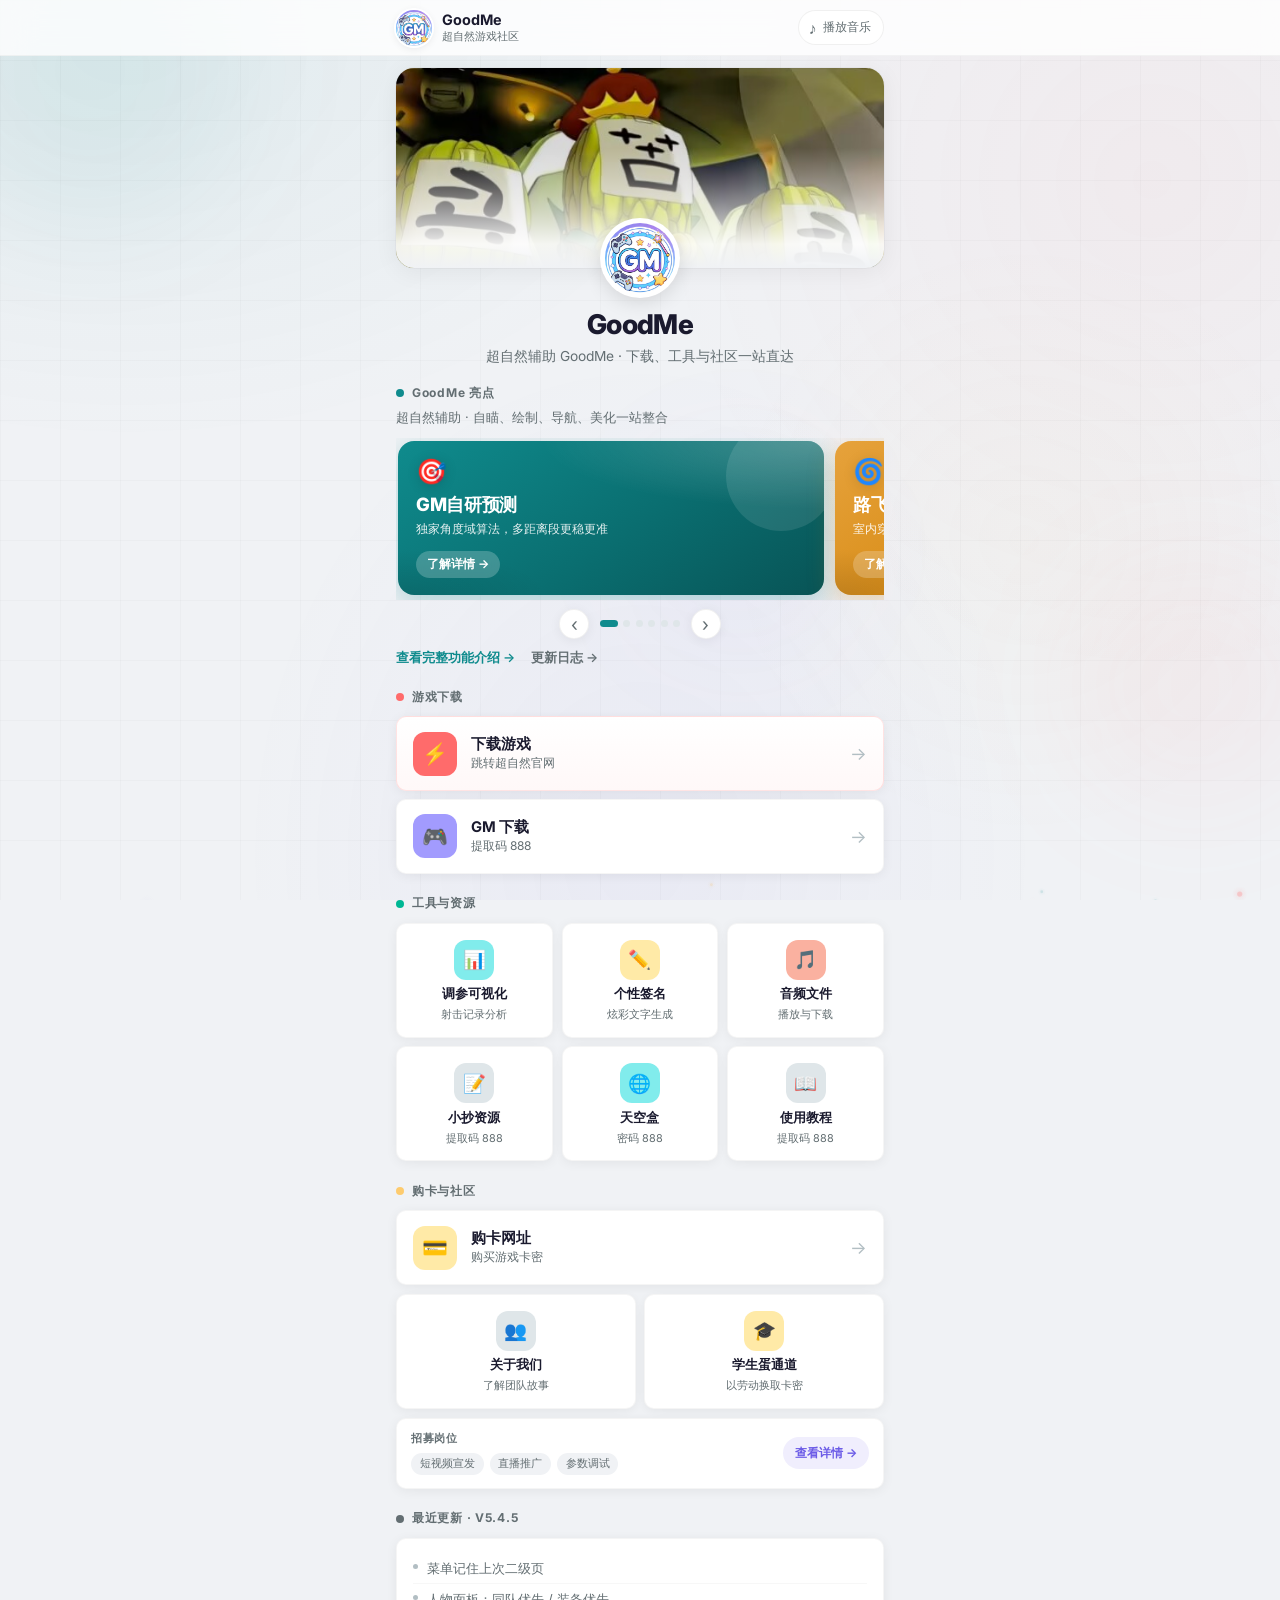
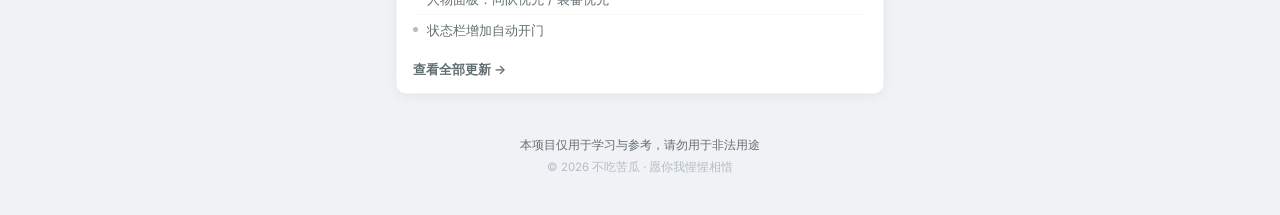
==== commit 1c24f5cd: "新增功能介绍与更新日志，并在主页加入 GoodMe 亮点橱窗。 Co-authored-by: Cursor <cursoragent@cursor.com>" ====
--- a/index.html
+++ b/index.html
@@ -51,14 +51,72 @@
         <img src="./assets/images/avatar.jpg" alt="" class="hero-avatar" />
       </div>
       <h1 class="hero-title">GoodMe</h1>
-      <p class="hero-desc">超自然玩家社区 · 下载、工具与资源一站直达</p>
+      <p class="hero-desc">超自然辅助 GoodMe · 下载、工具与社区一站直达</p>
     </div>
   </header>
 
   <main class="content">
 
+    <!-- ===== GoodMe Highlights ===== -->
+    <section class="block">
+      <div class="block-label">
+        <span class="block-dot" style="background:#0f8b8d"></span>
+        GoodMe 亮点
+      </div>
+      <p class="block-lead">超自然辅助 · 自瞄、绘制、导航、美化一站整合</p>
+      <div class="feature-showcase" id="feature-showcase">
+        <div class="feature-showcase-track" id="feature-showcase-track">
+          <a href="./features.html#aimbot" class="feature-slide feature-slide-teal">
+            <span class="feature-slide-icon">🎯</span>
+            <span class="feature-slide-title">GM自研预测</span>
+            <span class="feature-slide-sub">独家角度域算法，多距离段更稳更准</span>
+            <span class="feature-slide-cta">了解详情 →</span>
+          </a>
+          <a href="./features.html#aimbot" class="feature-slide feature-slide-amber">
+            <span class="feature-slide-icon">🌀</span>
+            <span class="feature-slide-title">路飞静默</span>
+            <span class="feature-slide-sub">室内穿墙静默，近战局更有优势</span>
+            <span class="feature-slide-cta">了解详情 →</span>
+          </a>
+          <a href="./features.html#beautify" class="feature-slide feature-slide-pink">
+            <span class="feature-slide-icon">✨</span>
+            <span class="feature-slide-title">美化与卡头</span>
+            <span class="feature-slide-sub">全角色/道具皮肤混搭，自由卡头</span>
+            <span class="feature-slide-cta">了解详情 →</span>
+          </a>
+          <a href="./features.html#teleport" class="feature-slide feature-slide-green">
+            <span class="feature-slide-icon">🗺️</span>
+            <span class="feature-slide-title">导航与小抄</span>
+            <span class="feature-slide-sub">地图路线绘制 + 小抄窗口直奔目标</span>
+            <span class="feature-slide-cta">了解详情 →</span>
+          </a>
+          <a href="./features.html#features" class="feature-slide feature-slide-purple">
+            <span class="feature-slide-icon">🙌</span>
+            <span class="feature-slide-title">解放双手</span>
+            <span class="feature-slide-sub">拾取、开门、提交、撤离自动化</span>
+            <span class="feature-slide-cta">了解详情 →</span>
+          </a>
+          <a href="./features.html#settings" class="feature-slide feature-slide-coral">
+            <span class="feature-slide-icon">📺</span>
+            <span class="feature-slide-title">主播模式</span>
+            <span class="feature-slide-sub">录屏截图捕不到菜单，开播更安心</span>
+            <span class="feature-slide-cta">了解详情 →</span>
+          </a>
+        </div>
+        <div class="feature-showcase-controls">
+          <button type="button" class="feature-showcase-arrow" id="feature-prev" aria-label="上一项">‹</button>
+          <div class="feature-showcase-dots" id="feature-showcase-dots" role="tablist" aria-label="亮点切换"></div>
+          <button type="button" class="feature-showcase-arrow" id="feature-next" aria-label="下一项">›</button>
+        </div>
+      </div>
+      <div class="block-actions">
+        <a href="./features.html" class="text-link text-link-primary">查看完整功能介绍 →</a>
+        <a href="./changelog.html" class="text-link">更新日志 →</a>
+      </div>
+    </section>
+
     <!-- ===== Downloads ===== -->
-    <section class="block">
+    <section class="block" id="downloads">
       <div class="block-label">
         <span class="block-dot" style="background:#ff6b6b"></span>
         游戏下载
@@ -165,6 +223,22 @@
       </div>
     </section>
 
+    <!-- ===== Recent Updates ===== -->
+    <section class="block">
+      <div class="block-label">
+        <span class="block-dot" style="background:#636e72"></span>
+        最近更新 · V5.4.5
+      </div>
+      <div class="update-panel">
+        <ul class="update-list">
+          <li>菜单记住上次二级页</li>
+          <li>人物面板：同队优先 / 装备优先</li>
+          <li>状态栏增加自动开门</li>
+        </ul>
+        <a href="./changelog.html" class="text-link">查看全部更新 →</a>
+      </div>
+    </section>
+
     <!-- ===== Footer ===== -->
     <footer>
       <p class="footer-disclaimer">本项目仅用于学习与参考，请勿用于非法用途</p>
@@ -213,6 +287,6 @@
     </div>
   </div>
 
-  <script src="./js/script.js?v=20260814b"></script>
+  <script src="./js/script.js?v=20260326a"></script>
 </body>
 </html>
--- a/css/style.css
+++ b/css/style.css
@@ -295,6 +295,486 @@
   height: 8px;
   border-radius: 50%;
   flex-shrink: 0;
+}
+
+.block-lead {
+  font-size: 0.8rem;
+  color: var(--text-dim);
+  line-height: 1.5;
+  margin: -0.25rem 0 0.7rem;
+}
+
+/* ===== Feature showcase (manual slider) ===== */
+.feature-showcase {
+  position: relative;
+}
+
+.feature-showcase-track {
+  display: flex;
+  gap: 0.65rem;
+  overflow-x: auto;
+  scroll-snap-type: x mandatory;
+  scroll-behavior: smooth;
+  -webkit-overflow-scrolling: touch;
+  scrollbar-width: none;
+  padding: 0.15rem 0.1rem 0.35rem;
+}
+
+.feature-showcase-track::-webkit-scrollbar {
+  display: none;
+}
+
+.feature-slide {
+  flex: 0 0 88%;
+  scroll-snap-align: center;
+  display: flex;
+  flex-direction: column;
+  align-items: flex-start;
+  justify-content: flex-end;
+  min-height: 148px;
+  padding: 1.15rem 1.15rem 1.05rem;
+  border-radius: 16px;
+  text-decoration: none;
+  color: #fff;
+  position: relative;
+  overflow: hidden;
+  box-shadow: 0 8px 28px rgba(15, 139, 141, 0.18);
+  transition: transform 0.25s ease, box-shadow 0.25s ease;
+}
+
+.feature-slide::before {
+  content: '';
+  position: absolute;
+  inset: 0;
+  background:
+    radial-gradient(ellipse 120% 80% at 100% 0%, rgba(255,255,255,0.22), transparent 55%),
+    radial-gradient(ellipse 70% 60% at 0% 100%, rgba(0,0,0,0.12), transparent 50%);
+  pointer-events: none;
+}
+
+.feature-slide::after {
+  content: '';
+  position: absolute;
+  right: -12px;
+  top: -20px;
+  width: 110px;
+  height: 110px;
+  border-radius: 50%;
+  background: rgba(255,255,255,0.1);
+  pointer-events: none;
+}
+
+.feature-slide:hover {
+  transform: translateY(-2px);
+}
+
+.feature-slide-icon {
+  position: relative;
+  z-index: 1;
+  font-size: 1.55rem;
+  line-height: 1;
+  margin-bottom: 0.55rem;
+  filter: drop-shadow(0 2px 6px rgba(0,0,0,0.15));
+}
+
+.feature-slide-title {
+  position: relative;
+  z-index: 1;
+  font-weight: 800;
+  font-size: 1.15rem;
+  letter-spacing: -0.02em;
+  line-height: 1.25;
+  margin-bottom: 0.3rem;
+}
+
+.feature-slide-sub {
+  position: relative;
+  z-index: 1;
+  font-size: 0.78rem;
+  line-height: 1.45;
+  opacity: 0.9;
+  max-width: 95%;
+  margin-bottom: 0.75rem;
+}
+
+.feature-slide-cta {
+  position: relative;
+  z-index: 1;
+  font-size: 0.75rem;
+  font-weight: 700;
+  padding: 0.32rem 0.7rem;
+  border-radius: 999px;
+  background: rgba(255,255,255,0.22);
+  backdrop-filter: blur(6px);
+  -webkit-backdrop-filter: blur(6px);
+}
+
+.feature-slide-teal {
+  background: linear-gradient(145deg, #0f8b8d 0%, #0a6e70 55%, #085456 100%);
+  box-shadow: 0 8px 28px rgba(15, 139, 141, 0.28);
+}
+.feature-slide-amber {
+  background: linear-gradient(145deg, #e6a23c 0%, #d68910 55%, #b36b08 100%);
+  box-shadow: 0 8px 28px rgba(214, 137, 16, 0.28);
+}
+.feature-slide-pink {
+  background: linear-gradient(145deg, #e84393 0%, #d63071 55%, #b01e5a 100%);
+  box-shadow: 0 8px 28px rgba(232, 67, 147, 0.28);
+}
+.feature-slide-green {
+  background: linear-gradient(145deg, #00b894 0%, #019875 55%, #017a5e 100%);
+  box-shadow: 0 8px 28px rgba(0, 184, 148, 0.28);
+}
+.feature-slide-purple {
+  background: linear-gradient(145deg, #6c5ce7 0%, #5a4bd1 55%, #4834b8 100%);
+  box-shadow: 0 8px 28px rgba(108, 92, 231, 0.28);
+}
+.feature-slide-coral {
+  background: linear-gradient(145deg, #ff7675 0%, #e74c3c 55%, #c0392b 100%);
+  box-shadow: 0 8px 28px rgba(231, 76, 60, 0.28);
+}
+
+.feature-showcase-controls {
+  display: flex;
+  align-items: center;
+  justify-content: center;
+  gap: 0.65rem;
+  margin-top: 0.55rem;
+}
+
+.feature-showcase-arrow {
+  width: 30px;
+  height: 30px;
+  border-radius: 50%;
+  border: 1px solid rgba(0,0,0,0.06);
+  background: var(--surface);
+  box-shadow: var(--shadow);
+  color: var(--text-dim);
+  font-size: 1.15rem;
+  line-height: 1;
+  cursor: pointer;
+  display: flex;
+  align-items: center;
+  justify-content: center;
+  font-family: inherit;
+  transition: var(--ease);
+  padding: 0;
+}
+
+.feature-showcase-arrow:hover {
+  color: #0f8b8d;
+  border-color: rgba(15, 139, 141, 0.3);
+}
+
+.feature-showcase-dots {
+  display: flex;
+  align-items: center;
+  gap: 0.35rem;
+}
+
+.feature-dot {
+  width: 7px;
+  height: 7px;
+  border-radius: 50%;
+  border: none;
+  padding: 0;
+  background: #dfe6e9;
+  cursor: pointer;
+  transition: var(--ease);
+}
+
+.feature-dot.active {
+  width: 18px;
+  border-radius: 999px;
+  background: #0f8b8d;
+}
+
+.block-actions {
+  display: flex;
+  align-items: center;
+  gap: 1rem;
+  flex-wrap: wrap;
+  margin-top: 0.7rem;
+}
+
+.text-link {
+  font-size: 0.8rem;
+  font-weight: 600;
+  color: var(--text-dim);
+  text-decoration: none;
+  transition: var(--ease);
+}
+
+.text-link:hover {
+  color: #0f8b8d;
+}
+
+.text-link-primary {
+  color: #0f8b8d;
+}
+
+.text-link-primary:hover {
+  color: #0a6e70;
+}
+
+/* ===== Recent updates panel ===== */
+.update-panel {
+  background: var(--surface);
+  border: 1px solid rgba(0,0,0,0.04);
+  border-radius: var(--radius-sm);
+  box-shadow: var(--shadow);
+  padding: 0.9rem 1rem;
+}
+
+.update-list {
+  list-style: none;
+  margin-bottom: 0.75rem;
+}
+
+.update-list li {
+  position: relative;
+  padding: 0.35rem 0 0.35rem 0.9rem;
+  font-size: 0.82rem;
+  color: var(--text-dim);
+  line-height: 1.45;
+  border-bottom: 1px solid rgba(0,0,0,0.03);
+}
+
+.update-list li:last-child {
+  border-bottom: none;
+}
+
+.update-list li::before {
+  content: '';
+  position: absolute;
+  left: 0;
+  top: 0.7rem;
+  width: 5px;
+  height: 5px;
+  border-radius: 50%;
+  background: #b2bec3;
+}
+
+/* ===== Subpage shell (features / changelog) ===== */
+.page-shell .content {
+  padding-top: 0.85rem;
+}
+
+#downloads {
+  scroll-margin-top: 72px;
+}
+
+.page-back {
+  display: inline-flex;
+  align-items: center;
+  gap: 0.35rem;
+  font-size: 0.8rem;
+  font-weight: 600;
+  color: var(--text-dim);
+  text-decoration: none;
+  margin-bottom: 0.85rem;
+  transition: var(--ease);
+}
+
+.page-back:hover {
+  color: #0f8b8d;
+}
+
+.page-header {
+  margin-bottom: 1.25rem;
+}
+
+.page-header h1 {
+  font-size: 1.35rem;
+  font-weight: 800;
+  letter-spacing: -0.02em;
+  line-height: 1.3;
+}
+
+.page-header p {
+  margin-top: 0.4rem;
+  font-size: 0.82rem;
+  color: var(--text-dim);
+  line-height: 1.55;
+}
+
+.toc {
+  display: flex;
+  flex-wrap: wrap;
+  gap: 0.4rem;
+  margin-bottom: 1.25rem;
+}
+
+.toc a {
+  display: inline-block;
+  padding: 0.28rem 0.65rem;
+  background: var(--surface);
+  border: 1px solid rgba(0,0,0,0.05);
+  border-radius: 999px;
+  font-size: 0.72rem;
+  font-weight: 600;
+  color: var(--text-dim);
+  text-decoration: none;
+  box-shadow: var(--shadow);
+  transition: var(--ease);
+}
+
+.toc a:hover {
+  color: #0f8b8d;
+  border-color: rgba(15, 139, 141, 0.25);
+}
+
+.feature-section {
+  background: var(--surface);
+  border: 1px solid rgba(0,0,0,0.04);
+  border-radius: var(--radius-sm);
+  box-shadow: var(--shadow);
+  padding: 1rem 1.05rem;
+  margin-bottom: 0.75rem;
+  scroll-margin-top: 72px;
+}
+
+.feature-section h2 {
+  font-size: 0.95rem;
+  font-weight: 800;
+  margin-bottom: 0.25rem;
+}
+
+.feature-section .feature-pos {
+  font-size: 0.75rem;
+  color: #0f8b8d;
+  font-weight: 600;
+  margin-bottom: 0.65rem;
+  line-height: 1.4;
+}
+
+.feature-section ul {
+  list-style: none;
+}
+
+.feature-section li {
+  position: relative;
+  padding: 0.32rem 0 0.32rem 0.85rem;
+  font-size: 0.8rem;
+  color: var(--text-dim);
+  line-height: 1.5;
+}
+
+.feature-section li::before {
+  content: '';
+  position: absolute;
+  left: 0;
+  top: 0.72rem;
+  width: 5px;
+  height: 5px;
+  border-radius: 50%;
+  background: #0f8b8d;
+  opacity: 0.45;
+}
+
+.feature-section li strong {
+  color: var(--text);
+  font-weight: 700;
+}
+
+.page-cta {
+  display: flex;
+  flex-wrap: wrap;
+  gap: 0.5rem;
+  margin: 1.1rem 0 0.5rem;
+}
+
+.page-cta a {
+  display: inline-flex;
+  align-items: center;
+  padding: 0.55rem 0.9rem;
+  border-radius: 999px;
+  font-size: 0.78rem;
+  font-weight: 700;
+  text-decoration: none;
+  transition: var(--ease);
+}
+
+.page-cta-primary {
+  background: rgba(15, 139, 141, 0.12);
+  color: #0f8b8d;
+}
+
+.page-cta-primary:hover {
+  background: rgba(15, 139, 141, 0.2);
+}
+
+.page-cta-ghost {
+  background: var(--surface);
+  color: var(--text-dim);
+  border: 1px solid rgba(0,0,0,0.06);
+  box-shadow: var(--shadow);
+}
+
+.page-cta-ghost:hover {
+  color: var(--text);
+  border-color: rgba(0,0,0,0.1);
+}
+
+.changelog-note {
+  font-size: 0.78rem;
+  color: var(--text-dim);
+  line-height: 1.5;
+  margin-bottom: 1rem;
+}
+
+.changelog-entry {
+  background: var(--surface);
+  border: 1px solid rgba(0,0,0,0.04);
+  border-radius: var(--radius-sm);
+  box-shadow: var(--shadow);
+  padding: 1rem 1.05rem;
+  margin-bottom: 0.75rem;
+}
+
+.changelog-entry h2 {
+  font-size: 0.95rem;
+  font-weight: 800;
+  margin-bottom: 0.75rem;
+}
+
+.changelog-group {
+  margin-bottom: 0.7rem;
+}
+
+.changelog-group:last-child {
+  margin-bottom: 0;
+}
+
+.changelog-group h3 {
+  font-size: 0.72rem;
+  font-weight: 700;
+  letter-spacing: 0.04em;
+  color: #0f8b8d;
+  margin-bottom: 0.35rem;
+}
+
+.changelog-group ul {
+  list-style: none;
+}
+
+.changelog-group li {
+  position: relative;
+  padding: 0.28rem 0 0.28rem 0.85rem;
+  font-size: 0.8rem;
+  color: var(--text-dim);
+  line-height: 1.5;
+}
+
+.changelog-group li::before {
+  content: '';
+  position: absolute;
+  left: 0;
+  top: 0.68rem;
+  width: 5px;
+  height: 5px;
+  border-radius: 50%;
+  background: #b2bec3;
 }
 
 /* ===== Download Buttons ===== */
